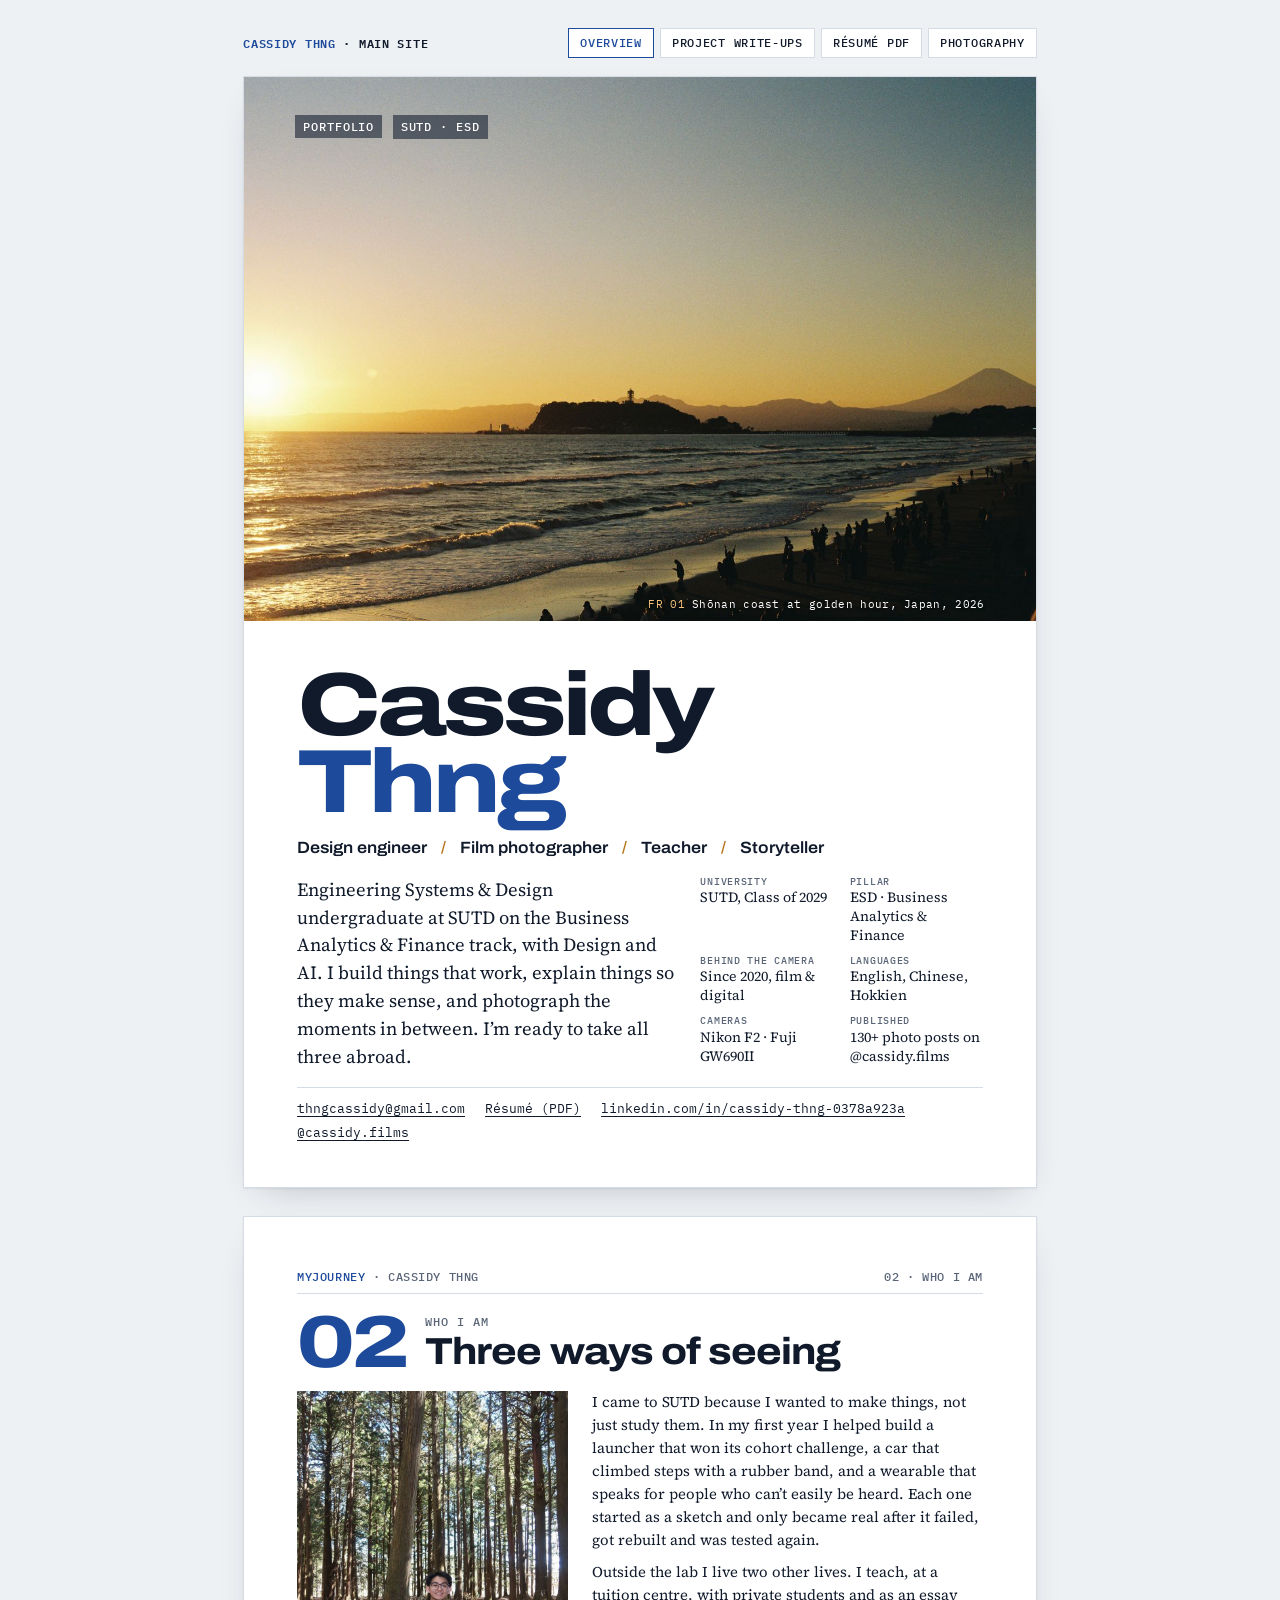
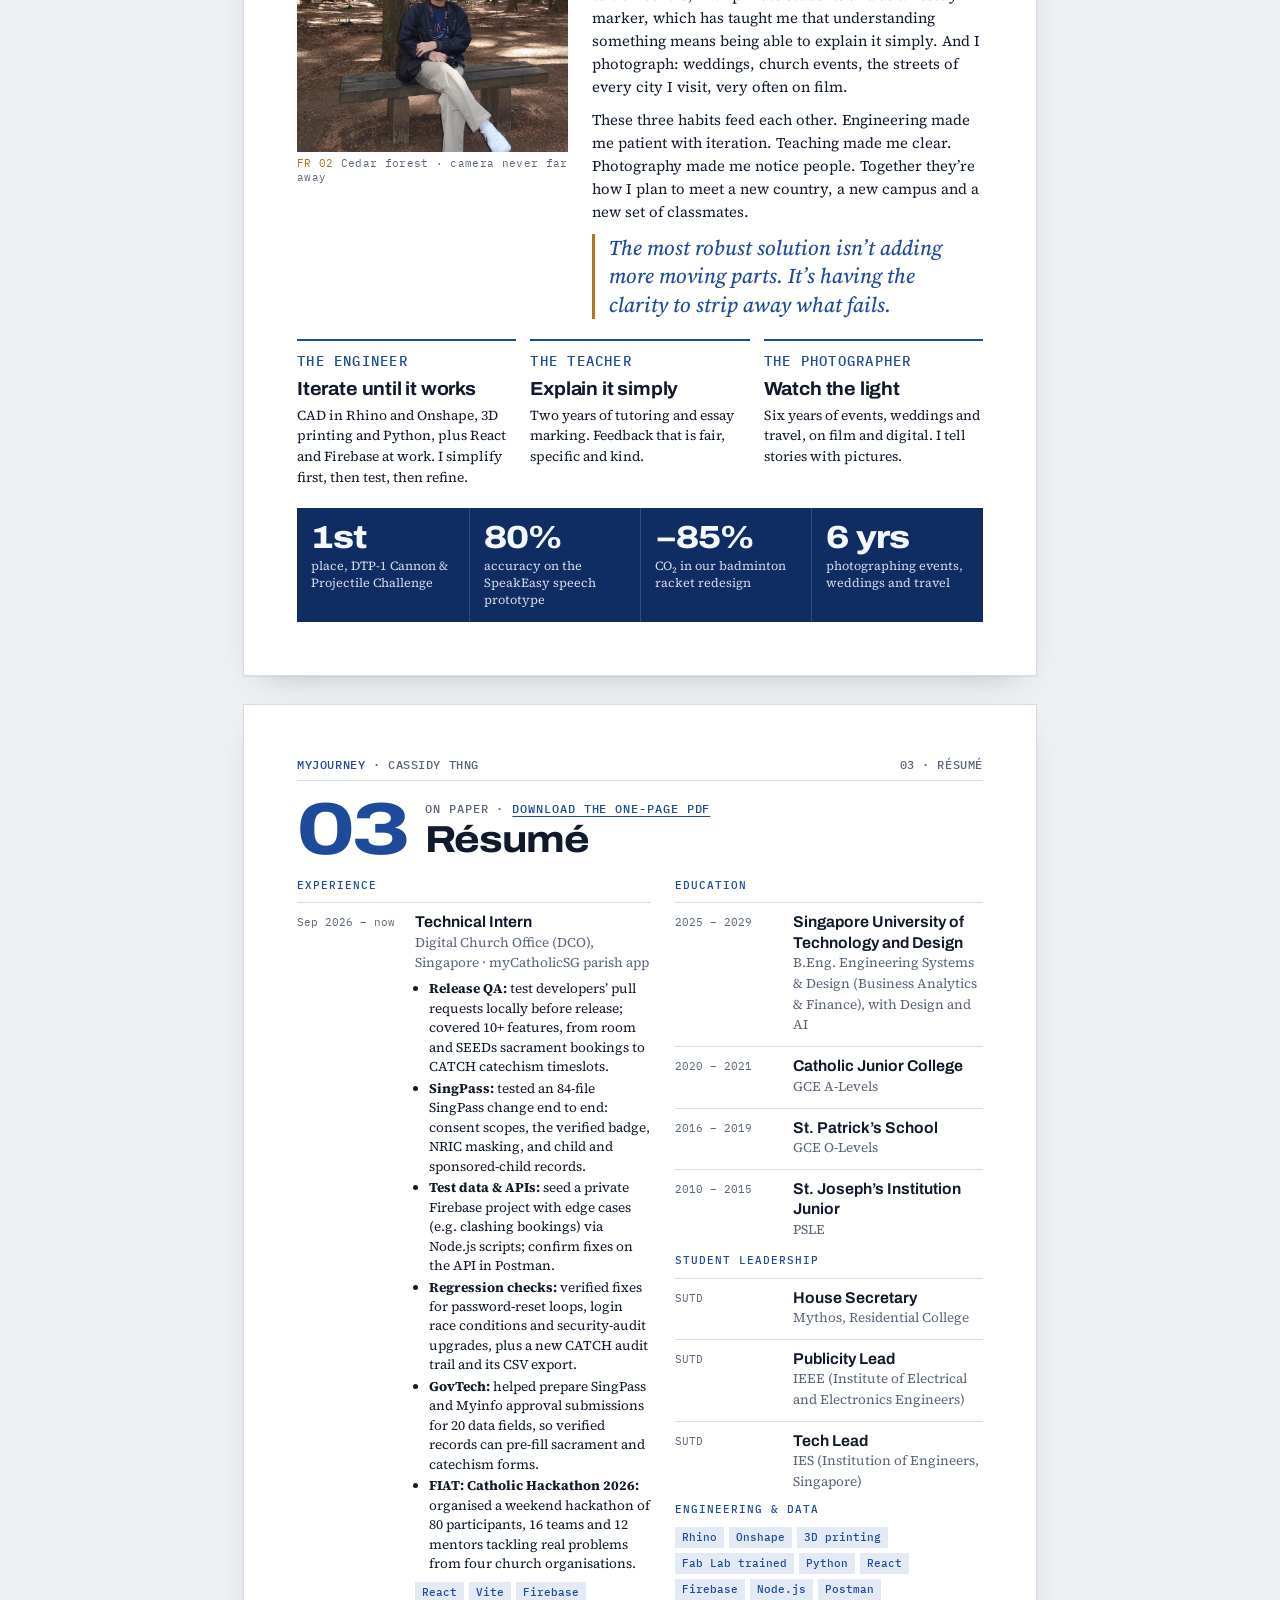
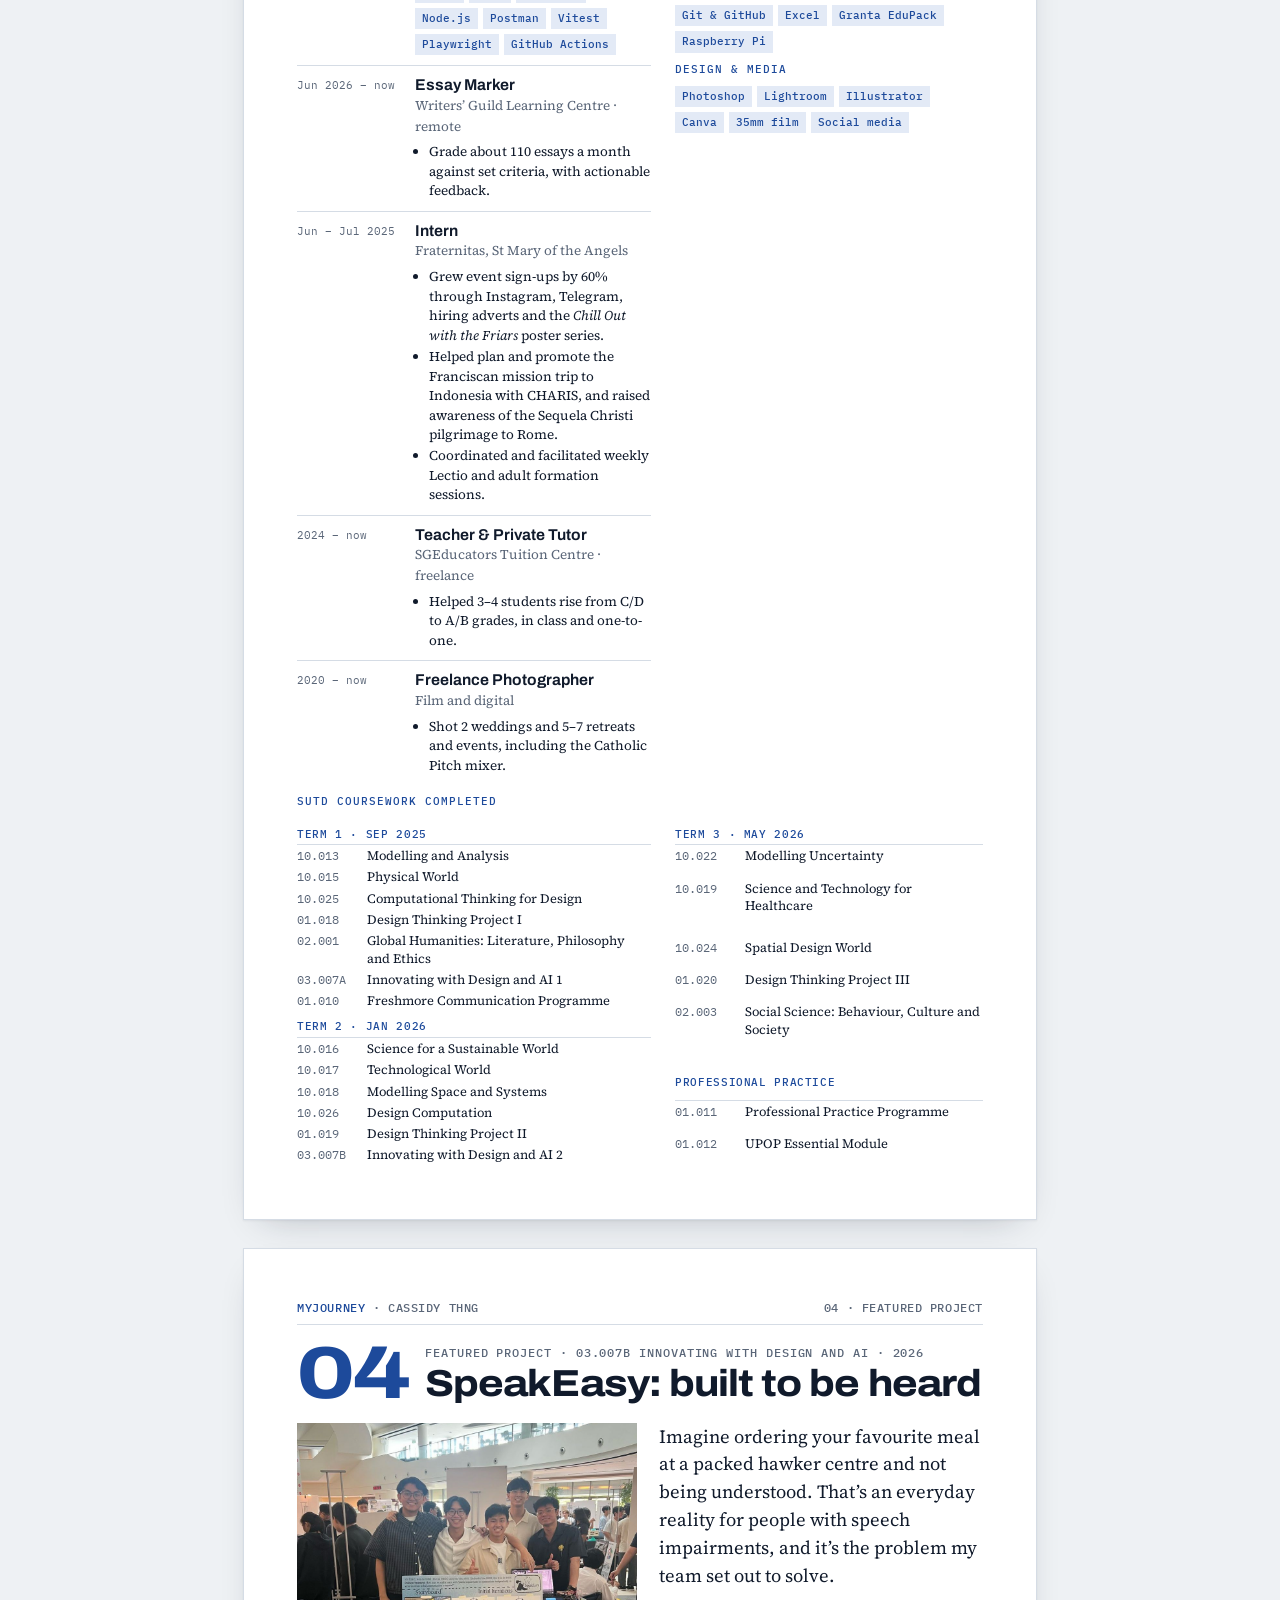
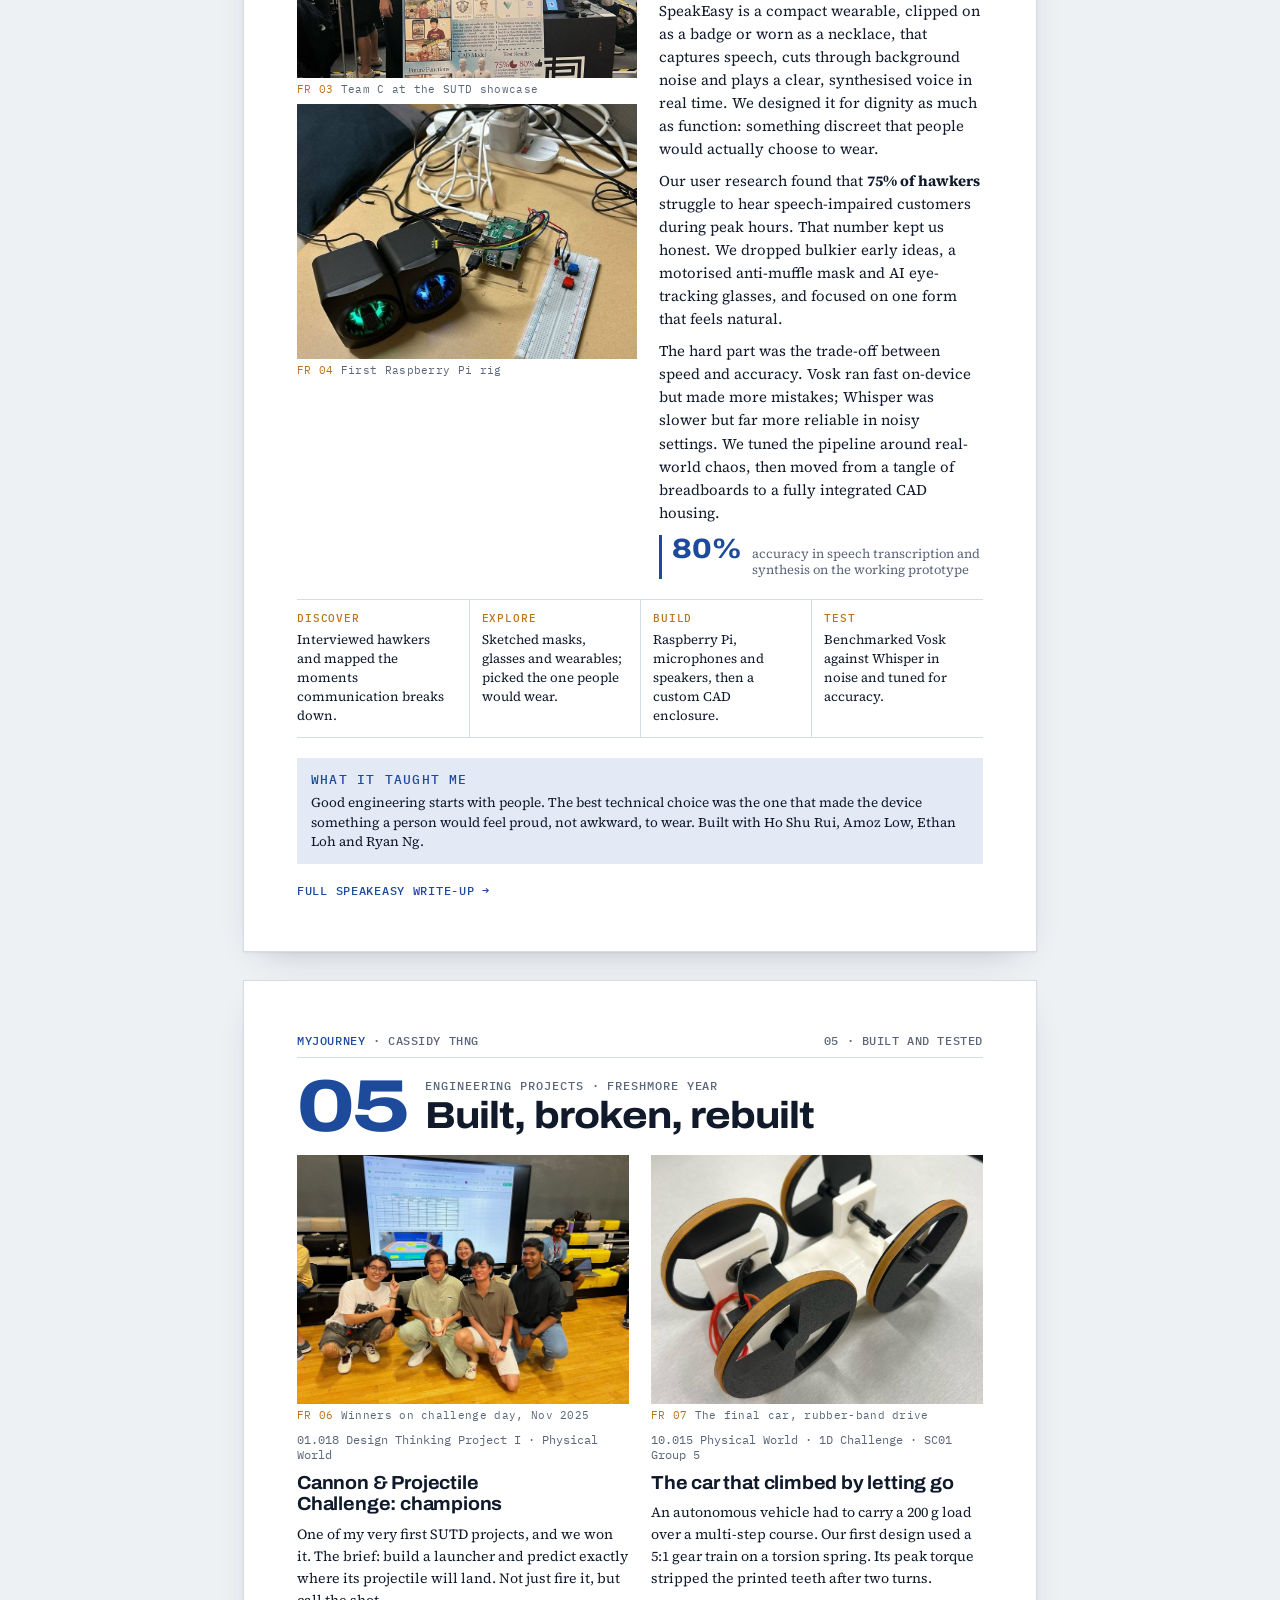
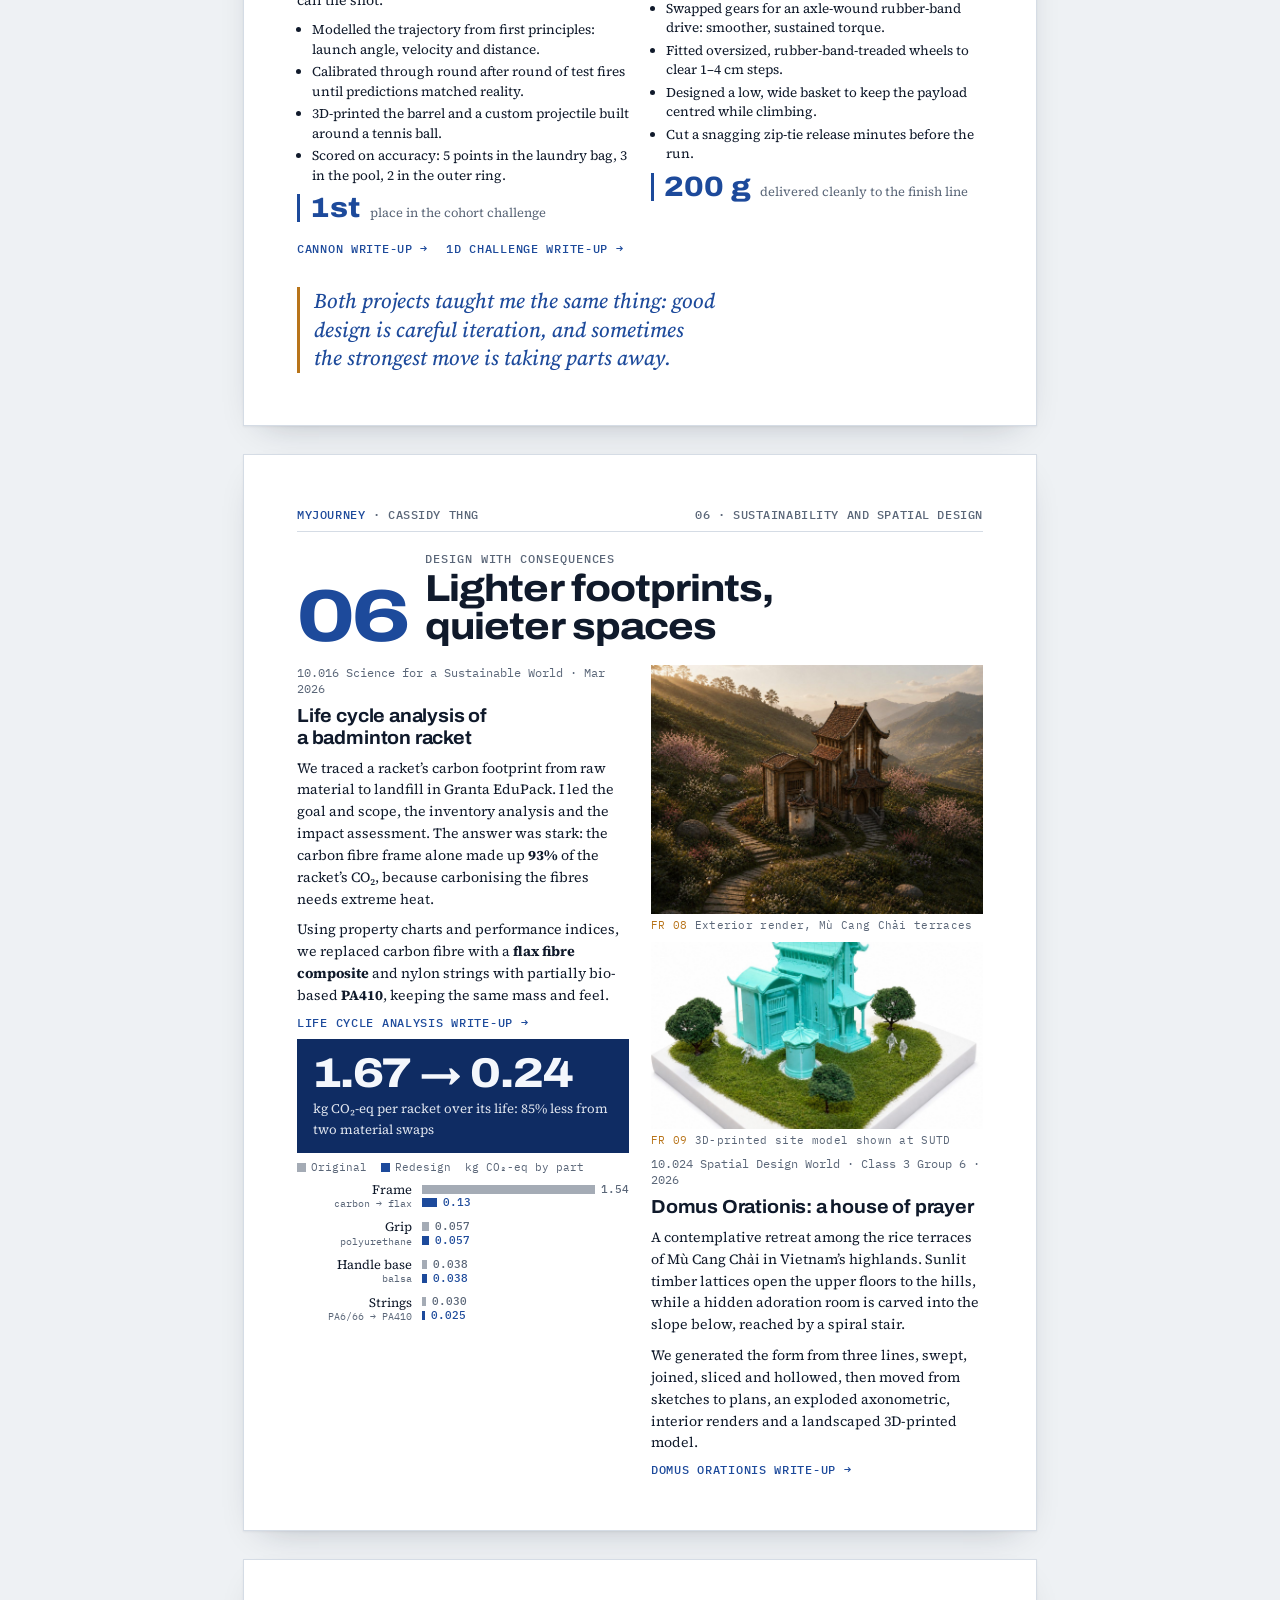
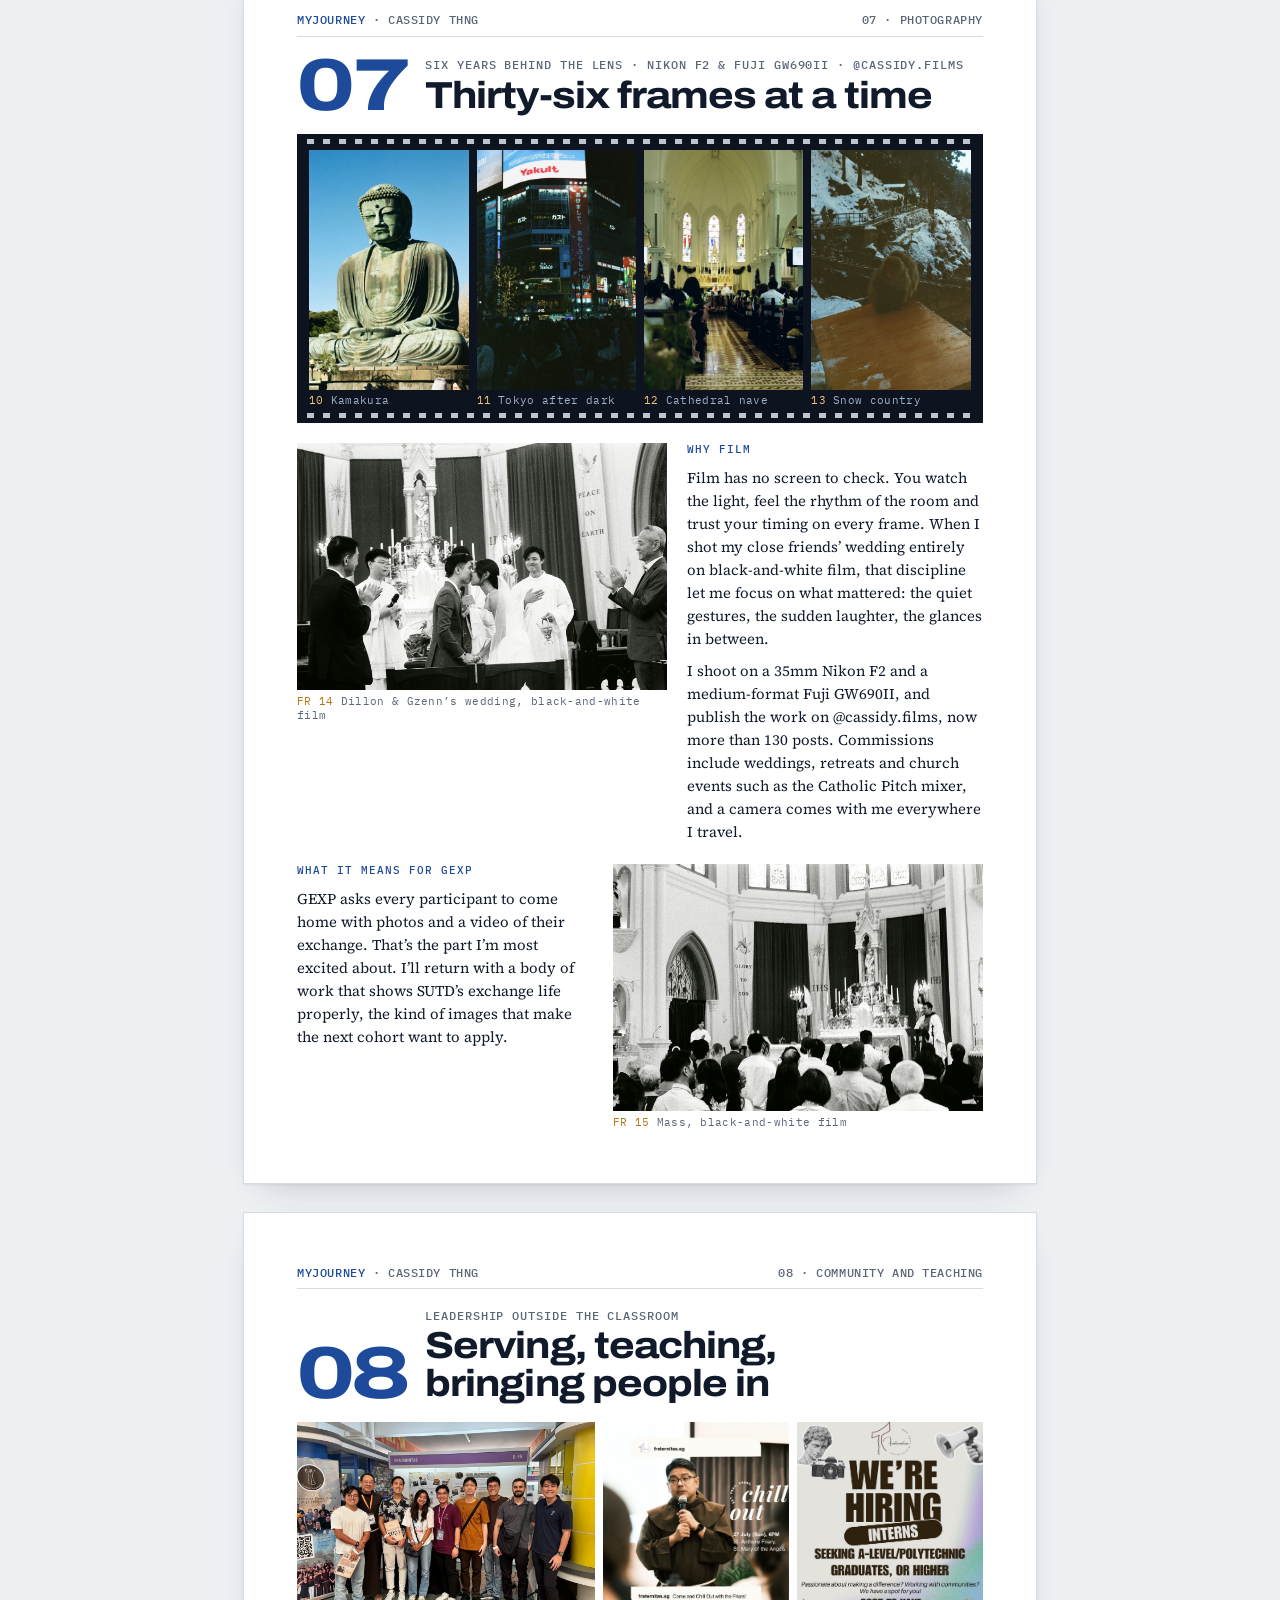
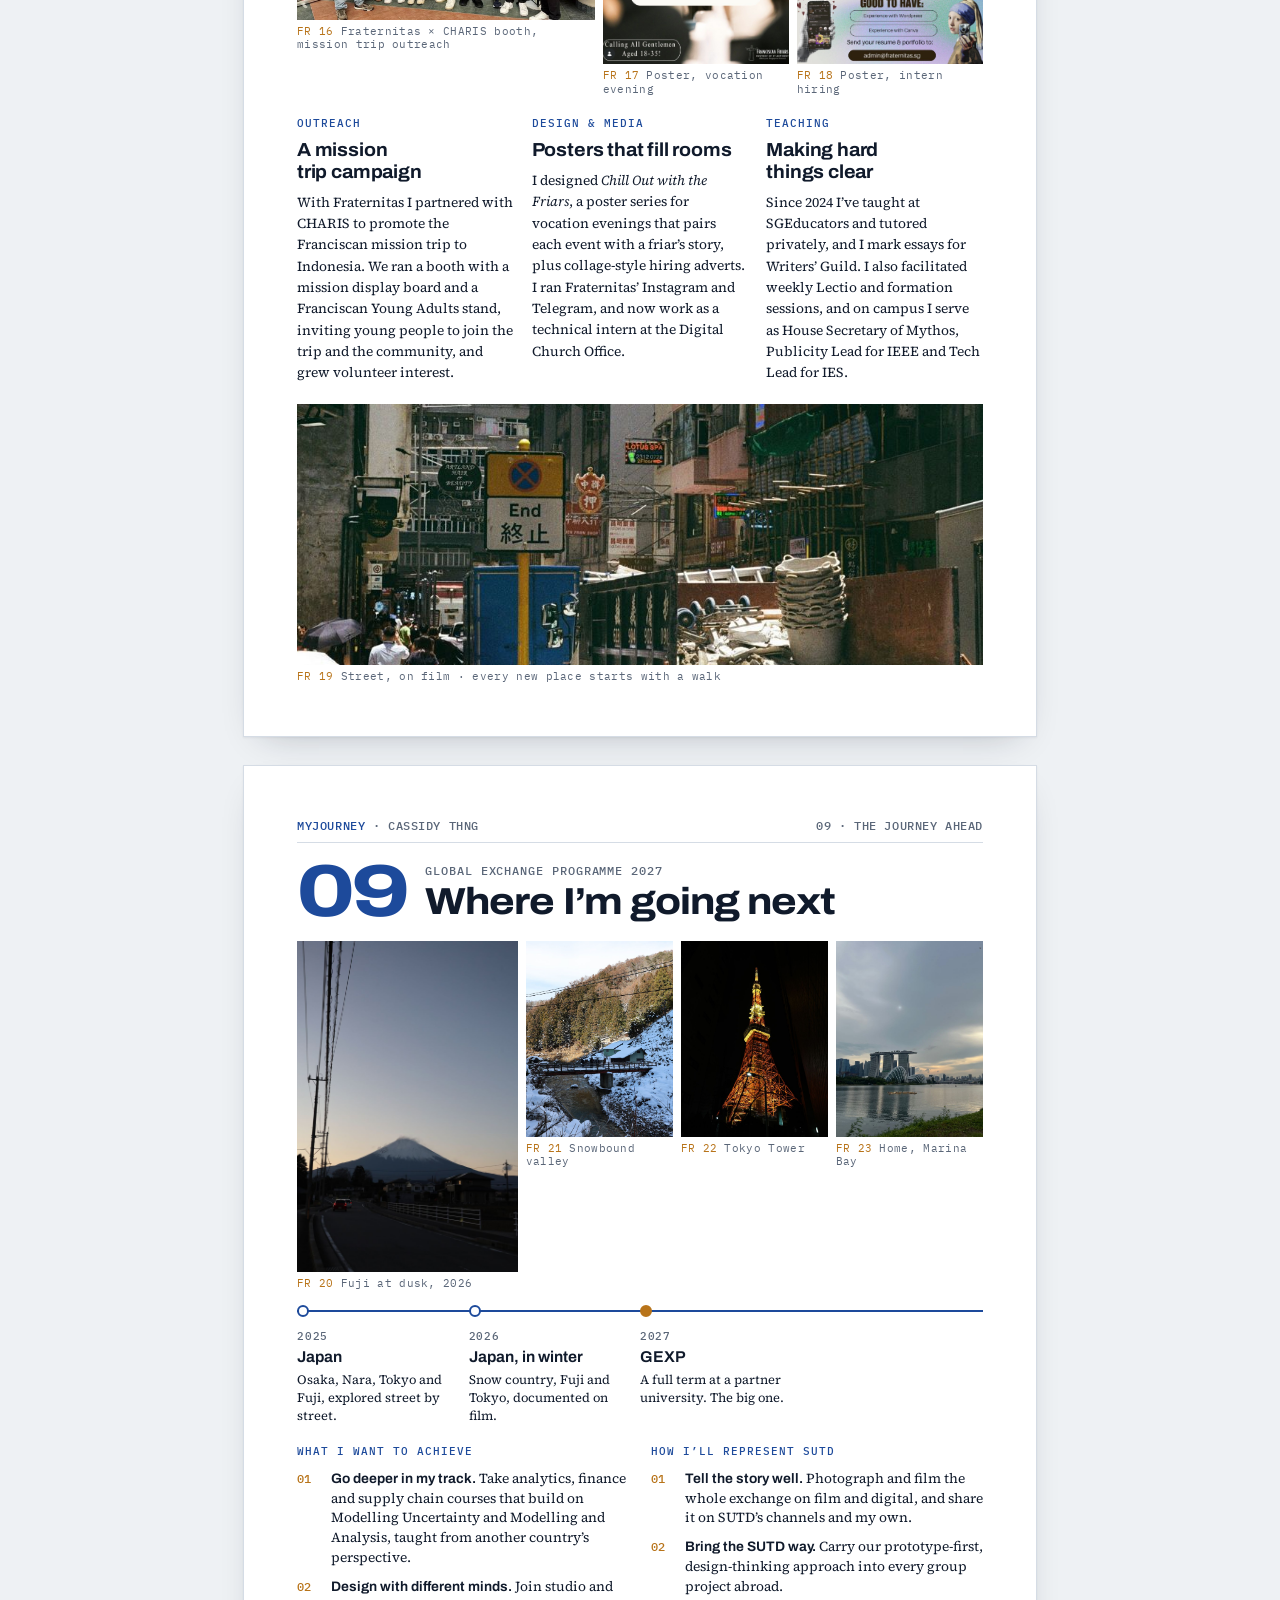
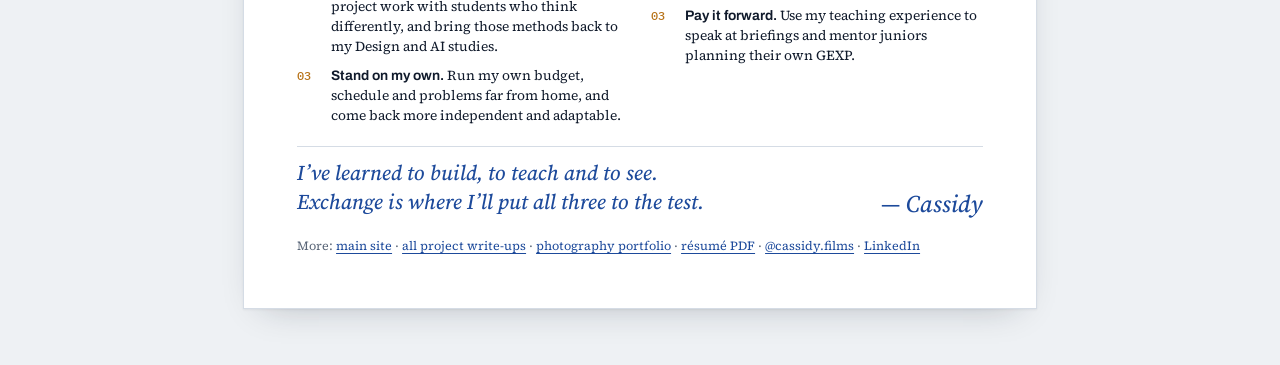
==== journey/index.html @ 73496b6b "Launch main portfolio site with project write-ups and résumé Main page from the Cassidy Thng portfol" ====
<!doctype html>
<html lang="en">
<head>
<meta charset="utf-8">
<meta name="viewport" content="width=device-width, initial-scale=1">
<title>Cassidy Thng · Portfolio</title>
<meta name="description" content="Engineering, design and photography portfolio of Cassidy Thng, Engineering Systems & Design undergraduate at SUTD.">
<meta property="og:title" content="Cassidy Thng · Portfolio">
<meta property="og:description" content="Engineering, design and photography portfolio of Cassidy Thng, Engineering Systems & Design undergraduate at SUTD.">
<meta property="og:image" content="https://cassthng.github.io/journey/img/jp-coast.jpg">
<link rel="preconnect" href="https://fonts.googleapis.com">
<link rel="preconnect" href="https://fonts.gstatic.com" crossorigin>
<link rel="stylesheet" href="https://fonts.googleapis.com/css2?family=Archivo:wdth,wght@62..125,400..800&family=Source+Serif+4:ital,opsz,wght@0,8..60,400;0,8..60,600;1,8..60,400;1,8..60,500&family=IBM+Plex+Mono:wght@400;500&display=swap">
<link rel="stylesheet" href="style.css">
</head>
<body>
<header class="site-nav">
  <a class="home" href="../"><b>Cassidy Thng</b> · Main site</a>
  <nav aria-label="Site">
    <a href="./" aria-current="page">Overview</a>
    <a href="projects.html">Project write-ups</a>
    <a href="../resume/Cassidy-Thng-Resume.pdf">Résumé PDF</a>
    <a href="https://cassthng.github.io/Cassidy-Portfolio/">Photography</a>
  </nav>
</header>
<main class="stack">

<!-- ================= 01 · COVER ================= -->
<section class="sheet cover" aria-labelledby="name">
  <figure class="cover-hero">
    <img src="img/jp-coast.jpg" alt="Sunset over the sea with an island and Mount Fuji on the horizon" width="1400" height="962">
    <p class="stamp"><span>Portfolio</span><span>SUTD · ESD</span></p>
    <figcaption><span class="fr">FR 01</span>Shōnan coast at golden hour, Japan, 2026</figcaption>
  </figure>
  <div class="cover-body">
    <h1 class="name" id="name">Cassidy <span>Thng</span></h1>
    <p class="roles"><span>Design engineer</span><span>Film photographer</span><span>Teacher</span><span>Storyteller</span></p>
    <div class="cover-grid">
      <p class="lede">Engineering Systems &amp; Design undergraduate at SUTD on the Business Analytics &amp; Finance track, with Design and AI. I build things that work, explain things so they make sense, and photograph the moments in between. I’m ready to take all three abroad.</p>
      <dl class="facts">
        <div><dt>University</dt><dd>SUTD, Class of 2029</dd></div>
        <div><dt>Pillar</dt><dd>ESD · Business Analytics &amp; Finance</dd></div>
        <div><dt>Behind the camera</dt><dd>Since 2020, film &amp; digital</dd></div>
        <div><dt>Languages</dt><dd>English, Chinese, Hokkien</dd></div>
        <div><dt>Cameras</dt><dd>Nikon F2 · Fuji GW690II</dd></div>
        <div><dt>Published</dt><dd>130+ photo posts on @cassidy.films</dd></div>
      </dl>
    </div>
    <p class="contact"><a href="mailto:thngcassidy@gmail.com">thngcassidy@gmail.com</a><a href="../resume/Cassidy-Thng-Resume.pdf">Résumé (PDF)</a><a href="https://www.linkedin.com/in/cassidy-thng-0378a923a" target="_blank" rel="noopener">linkedin.com/in/cassidy-thng-0378a923a</a><a href="https://www.instagram.com/cassidy.films/" target="_blank" rel="noopener">@cassidy.films</a></p>
  </div>
</section>

<!-- ================= 02 · PROFILE ================= -->
<section class="sheet" aria-labelledby="profile-title">
  <div class="head"><span><b>MyJourney</b> · Cassidy Thng</span><span>02 · Who I am</span></div>
  <div class="chapter"><p class="no">02</p><p class="kicker">Who I am</p><h2 id="profile-title">Three ways of seeing</h2></div>
  <div class="profile">
    <figure class="portrait">
      <img src="img/portrait.jpg" alt="Cassidy sitting on a bench in a cedar forest, camera in hand" width="800" height="1200">
      <figcaption><span class="fr">FR 02</span>Cedar forest · camera never far away</figcaption>
    </figure>
    <div class="block">
      <div class="prose">
        <p>I came to SUTD because I wanted to make things, not just study them. In my first year I helped build a launcher that won its cohort challenge, a car that climbed steps with a rubber band, and a wearable that speaks for people who can’t easily be heard. Each one started as a sketch and only became real after it failed, got rebuilt and was tested again.</p>
        <p>Outside the lab I live two other lives. I teach, at a tuition centre, with private students and as an essay marker, which has taught me that understanding something means being able to explain it simply. And I photograph: weddings, church events, the streets of every city I visit, very often on film.</p>
        <p>These three habits feed each other. Engineering made me patient with iteration. Teaching made me clear. Photography made me notice people. Together they’re how I plan to meet a new country, a new campus and a new set of classmates.</p>
      </div>
      <blockquote class="pull">The most robust solution isn’t adding more moving parts. It’s having the clarity to strip away what fails.</blockquote>
    </div>
  </div>
  <div class="lenses">
    <div class="lens"><p class="label">The engineer</p><h3>Iterate until it works</h3><p>CAD in Rhino and Onshape, 3D printing and Python, plus React and Firebase at work. I simplify first, then test, then refine.</p></div>
    <div class="lens"><p class="label">The teacher</p><h3>Explain it simply</h3><p>Two years of tutoring and essay marking. Feedback that is fair, specific and kind.</p></div>
    <div class="lens"><p class="label">The photographer</p><h3>Watch the light</h3><p>Six years of events, weddings and travel, on film and digital. I tell stories with pictures.</p></div>
  </div>
  <div class="numbers" aria-label="Highlights in numbers">
    <div><b>1st</b><span>place, DTP-1 Cannon &amp; Projectile Challenge</span></div>
    <div><b>80%</b><span>accuracy on the SpeakEasy speech prototype</span></div>
    <div><b>−85%</b><span>CO₂ in our badminton racket redesign</span></div>
    <div><b>6 yrs</b><span>photographing events, weddings and travel</span></div>
  </div>
</section>

<!-- ================= 03 · RÉSUMÉ ================= -->
<section class="sheet" aria-labelledby="resume-title">
  <div class="head"><span><b>MyJourney</b> · Cassidy Thng</span><span>03 · Résumé</span></div>
  <div class="chapter"><p class="no">03</p><p class="kicker">On paper · <a href="../resume/Cassidy-Thng-Resume.pdf">download the one-page PDF</a></p><h2 id="resume-title">Résumé</h2></div>
  <div class="cols">
    <div class="block">
      <p class="label">Experience</p>
      <div class="entry"><p class="when">Sep 2026 – now</p><div><h4>Technical Intern</h4><p class="org">Digital Church Office (DCO), Singapore · myCatholicSG parish app</p></div>
        <ul>
          <li><b>Release QA:</b> test developers’ pull requests locally before release; covered 10+ features, from room and SEEDs sacrament bookings to CATCH catechism timeslots.</li>
          <li><b>SingPass:</b> tested an 84-file SingPass change end to end: consent scopes, the verified badge, NRIC masking, and child and sponsored-child records.</li>
          <li><b>Test data &amp; APIs:</b> seed a private Firebase project with edge cases (e.g. clashing bookings) via Node.js scripts; confirm fixes on the API in Postman.</li>
          <li><b>Regression checks:</b> verified fixes for password-reset loops, login race conditions and security-audit upgrades, plus a new CATCH audit trail and its CSV export.</li>
          <li><b>GovTech:</b> helped prepare SingPass and Myinfo approval submissions for 20 data fields, so verified records can pre-fill sacrament and catechism forms.</li>
          <li><b>FIAT: Catholic Hackathon 2026:</b> organised a weekend hackathon of 80 participants, 16 teams and 12 mentors tackling real problems from four church organisations.</li>
        </ul>
        <div class="tags" style="grid-column:2;margin-top:6px"><span class="tag">React</span><span class="tag">Vite</span><span class="tag">Firebase</span><span class="tag">Node.js</span><span class="tag">Postman</span><span class="tag">Vitest</span><span class="tag">Playwright</span><span class="tag">GitHub Actions</span></div></div>
      <div class="entry"><p class="when">Jun 2026 – now</p><div><h4>Essay Marker</h4><p class="org">Writers’ Guild Learning Centre · remote</p></div>
        <ul><li>Grade about 110 essays a month against set criteria, with actionable feedback.</li></ul></div>
      <div class="entry"><p class="when">Jun – Jul 2025</p><div><h4>Intern</h4><p class="org">Fraternitas, St Mary of the Angels</p></div>
        <ul><li>Grew event sign-ups by 60% through Instagram, Telegram, hiring adverts and the <i>Chill Out with the Friars</i> poster series.</li><li>Helped plan and promote the Franciscan mission trip to Indonesia with CHARIS, and raised awareness of the Sequela Christi pilgrimage to Rome.</li><li>Coordinated and facilitated weekly Lectio and adult formation sessions.</li></ul></div>
      <div class="entry"><p class="when">2024 – now</p><div><h4>Teacher &amp; Private Tutor</h4><p class="org">SGEducators Tuition Centre · freelance</p></div>
        <ul><li>Helped 3–4 students rise from C/D to A/B grades, in class and one-to-one.</li></ul></div>
      <div class="entry"><p class="when">2020 – now</p><div><h4>Freelance Photographer</h4><p class="org">Film and digital</p></div>
        <ul><li>Shot 2 weddings and 5–7 retreats and events, including the Catholic Pitch mixer.</li></ul></div>
    </div>
    <div class="block">
      <p class="label">Education</p>
      <div class="entry"><p class="when">2025 – 2029</p><div><h4>Singapore University of Technology and Design</h4><p class="org">B.Eng. Engineering Systems &amp; Design (Business Analytics &amp; Finance), with Design and AI</p></div></div>
      <div class="entry"><p class="when">2020 – 2021</p><div><h4>Catholic Junior College</h4><p class="org">GCE A-Levels</p></div></div>
      <div class="entry"><p class="when">2016 – 2019</p><div><h4>St. Patrick’s School</h4><p class="org">GCE O-Levels</p></div></div>
      <div class="entry"><p class="when">2010 – 2015</p><div><h4>St. Joseph’s Institution Junior</h4><p class="org">PSLE</p></div></div>
      <p class="label" style="margin-top:4px">Student leadership</p>
      <div class="entry"><p class="when">SUTD</p><div><h4>House Secretary</h4><p class="org">Mythos, Residential College</p></div></div>
      <div class="entry"><p class="when">SUTD</p><div><h4>Publicity Lead</h4><p class="org">IEEE (Institute of Electrical and Electronics Engineers)</p></div></div>
      <div class="entry"><p class="when">SUTD</p><div><h4>Tech Lead</h4><p class="org">IES (Institution of Engineers, Singapore)</p></div></div>
      <p class="label">Engineering &amp; data</p>
      <div class="tags"><span class="tag">Rhino</span><span class="tag">Onshape</span><span class="tag">3D printing</span><span class="tag">Fab Lab trained</span><span class="tag">Python</span><span class="tag">React</span><span class="tag">Firebase</span><span class="tag">Node.js</span><span class="tag">Postman</span><span class="tag">Git &amp; GitHub</span><span class="tag">Excel</span><span class="tag">Granta EduPack</span><span class="tag">Raspberry Pi</span></div>
      <p class="label">Design &amp; media</p>
      <div class="tags"><span class="tag">Photoshop</span><span class="tag">Lightroom</span><span class="tag">Illustrator</span><span class="tag">Canva</span><span class="tag">35mm film</span><span class="tag">Social media</span></div>
    </div>
  </div>
  <div class="block">
    <p class="label">SUTD coursework completed</p>
    <div class="cols">
      <table class="courses">
        <thead><tr><th colspan="2">Term 1 · Sep 2025</th></tr></thead>
        <tbody>
          <tr><td class="code">10.013</td><td>Modelling and Analysis</td></tr>
          <tr><td class="code">10.015</td><td>Physical World</td></tr>
          <tr><td class="code">10.025</td><td>Computational Thinking for Design</td></tr>
          <tr><td class="code">01.018</td><td>Design Thinking Project I</td></tr>
          <tr><td class="code">02.001</td><td>Global Humanities: Literature, Philosophy and Ethics</td></tr>
          <tr><td class="code">03.007A</td><td>Innovating with Design and AI 1</td></tr>
          <tr><td class="code">01.010</td><td>Freshmore Communication Programme</td></tr>
        </tbody>
        <thead><tr><th colspan="2">Term 2 · Jan 2026</th></tr></thead>
        <tbody>
          <tr><td class="code">10.016</td><td>Science for a Sustainable World</td></tr>
          <tr><td class="code">10.017</td><td>Technological World</td></tr>
          <tr><td class="code">10.018</td><td>Modelling Space and Systems</td></tr>
          <tr><td class="code">10.026</td><td>Design Computation</td></tr>
          <tr><td class="code">01.019</td><td>Design Thinking Project II</td></tr>
          <tr><td class="code">03.007B</td><td>Innovating with Design and AI 2</td></tr>
        </tbody>
      </table>
      <table class="courses">
        <thead><tr><th colspan="2">Term 3 · May 2026</th></tr></thead>
        <tbody>
          <tr><td class="code">10.022</td><td>Modelling Uncertainty</td></tr>
          <tr><td class="code">10.019</td><td>Science and Technology for Healthcare</td></tr>
          <tr><td class="code">10.024</td><td>Spatial Design World</td></tr>
          <tr><td class="code">01.020</td><td>Design Thinking Project III</td></tr>
          <tr><td class="code">02.003</td><td>Social Science: Behaviour, Culture and Society</td></tr>
        </tbody>
        <thead><tr><th colspan="2">Professional practice</th></tr></thead>
        <tbody>
          <tr><td class="code">01.011</td><td>Professional Practice Programme</td></tr>
          <tr><td class="code">01.012</td><td>UPOP Essential Module</td></tr>
        </tbody>
      </table>
    </div>
  </div>
</section>

<!-- ================= 04 · FEATURED PROJECT ================= -->
<section class="sheet" aria-labelledby="speakeasy-title">
  <div class="head"><span><b>MyJourney</b> · Cassidy Thng</span><span>04 · Featured project</span></div>
  <div class="chapter"><p class="no">04</p><p class="kicker">Featured project · 03.007B Innovating with Design and AI · 2026</p><h2 id="speakeasy-title">SpeakEasy: built to be heard</h2></div>
  <div class="feature">
    <div class="feature-figs">
      <figure><img src="img/speakeasy.jpg" alt="The SpeakEasy team with their poster at the SUTD showcase" width="1050" height="1400"><figcaption><span class="fr">FR 03</span>Team C at the SUTD showcase</figcaption></figure>
      <figure><img src="img/speakeasy-proto.jpg" alt="Early SpeakEasy prototype: a Raspberry Pi wired to a breadboard and two speakers" width="900" height="1200"><figcaption><span class="fr">FR 04</span>First Raspberry Pi rig</figcaption></figure>
    </div>
    <div class="block">
      <p class="lede">Imagine ordering your favourite meal at a packed hawker centre and not being understood. That’s an everyday reality for people with speech impairments, and it’s the problem my team set out to solve.</p>
      <div class="prose">
        <p>SpeakEasy is a compact wearable, clipped on as a badge or worn as a necklace, that captures speech, cuts through background noise and plays a clear, synthesised voice in real time. We designed it for dignity as much as function: something discreet that people would actually choose to wear.</p>
        <p>Our user research found that <b>75% of hawkers</b> struggle to hear speech-impaired customers during peak hours. That number kept us honest. We dropped bulkier early ideas, a motorised anti-muffle mask and AI eye-tracking glasses, and focused on one form that feels natural.</p>
        <p>The hard part was the trade-off between speed and accuracy. Vosk ran fast on-device but made more mistakes; Whisper was slower but far more reliable in noisy settings. We tuned the pipeline around real-world chaos, then moved from a tangle of breadboards to a fully integrated CAD housing.</p>
      </div>
      <div class="stat"><b>80%</b><span>accuracy in speech transcription and synthesis on the working prototype</span></div>
    </div>
  </div>
  <div class="steps">
    <div class="step"><p class="k">Discover</p><p>Interviewed hawkers and mapped the moments communication breaks down.</p></div>
    <div class="step"><p class="k">Explore</p><p>Sketched masks, glasses and wearables; picked the one people would wear.</p></div>
    <div class="step"><p class="k">Build</p><p>Raspberry Pi, microphones and speakers, then a custom CAD enclosure.</p></div>
    <div class="step"><p class="k">Test</p><p>Benchmarked Vosk against Whisper in noise and tuned for accuracy.</p></div>
  </div>
  <div class="learned"><p class="label">What it taught me</p><p>Good engineering starts with people. The best technical choice was the one that made the device something a person would feel proud, not awkward, to wear. Built with Ho Shu Rui, Amoz Low, Ethan Loh and Ryan Ng.</p></div>
  <a class="more" href="projects.html#speakeasy">Full SpeakEasy write-up</a>
</section>

<!-- ================= 05 · BUILT AND TESTED ================= -->
<section class="sheet" aria-labelledby="built-title">
  <div class="head"><span><b>MyJourney</b> · Cassidy Thng</span><span>05 · Built and tested</span></div>
  <div class="chapter"><p class="no">05</p><p class="kicker">Engineering projects · Freshmore year</p><h2 id="built-title">Built, broken, rebuilt</h2></div>
  <div class="duo">
    <article class="card">
      <figure><img src="img/cannon-team.jpg" alt="The winning team crouching in front of the challenge scoreboard" width="1400" height="1050" style="aspect-ratio:4/3"><figcaption><span class="fr">FR 06</span>Winners on challenge day, Nov 2025</figcaption></figure>
      <p class="meta">01.018 Design Thinking Project I · Physical World</p>
      <h3>Cannon &amp; Projectile Challenge: champions</h3>
      <div class="prose"><p>One of my very first SUTD projects, and we won it. The brief: build a launcher and predict exactly where its projectile will land. Not just fire it, but call the shot.</p></div>
      <ul>
        <li>Modelled the trajectory from first principles: launch angle, velocity and distance.</li>
        <li>Calibrated through round after round of test fires until predictions matched reality.</li>
        <li>3D-printed the barrel and a custom projectile built around a tennis ball.</li>
        <li>Scored on accuracy: 5 points in the laundry bag, 3 in the pool, 2 in the outer ring.</li>
      </ul>
      <div class="stat"><b>1st</b><span>place in the cohort challenge</span></div>
    </article>
    <article class="card">
      <figure><img src="img/car.jpg" alt="The 3D-printed rubber-band car with large treaded wheels" width="1050" height="1400" style="aspect-ratio:4/3;object-position:50% 60%"><figcaption><span class="fr">FR 07</span>The final car, rubber-band drive</figcaption></figure>
      <p class="meta">10.015 Physical World · 1D Challenge · SC01 Group 5</p>
      <h3>The car that climbed by letting go</h3>
      <div class="prose"><p>An autonomous vehicle had to carry a 200 g load over a multi-step course. Our first design used a 5:1 gear train on a torsion spring. Its peak torque stripped the printed teeth after two turns.</p></div>
      <ul>
        <li>Swapped gears for an axle-wound rubber-band drive: smoother, sustained torque.</li>
        <li>Fitted oversized, rubber-band-treaded wheels to clear 1–4 cm steps.</li>
        <li>Designed a low, wide basket to keep the payload centred while climbing.</li>
        <li>Cut a snagging zip-tie release minutes before the run.</li>
      </ul>
      <div class="stat"><b>200 g</b><span>delivered cleanly to the finish line</span></div>
    </article>
  </div>
  <p class="tags"><a class="more" href="projects.html#cannon">Cannon write-up</a>&nbsp;&nbsp;<a class="more" href="projects.html#car">1D Challenge write-up</a></p>
  <blockquote class="pull">Both projects taught me the same thing: good design is careful iteration, and sometimes the strongest move is taking parts away.</blockquote>
</section>

<!-- ================= 06 · DESIGN & SUSTAINABILITY ================= -->
<section class="sheet" aria-labelledby="design-title">
  <div class="head"><span><b>MyJourney</b> · Cassidy Thng</span><span>06 · Sustainability and spatial design</span></div>
  <div class="chapter"><p class="no">06</p><p class="kicker">Design with consequences</p><h2 id="design-title">Lighter footprints, quieter spaces</h2></div>
  <div class="duo">
    <article class="card">
      <p class="meta">10.016 Science for a Sustainable World · Mar 2026</p>
      <h3>Life cycle analysis of a badminton racket</h3>
      <div class="prose"><p>We traced a racket’s carbon footprint from raw material to landfill in Granta EduPack. I led the goal and scope, the inventory analysis and the impact assessment. The answer was stark: the carbon fibre frame alone made up <b>93%</b> of the racket’s CO₂, because carbonising the fibres needs extreme heat.</p>
      <p>Using property charts and performance indices, we replaced carbon fibre with a <b>flax fibre composite</b> and nylon strings with partially bio-based <b>PA410</b>, keeping the same mass and feel.</p></div>
      <a class="more" href="projects.html#lca">Life cycle analysis write-up</a>
      <div class="hero-num"><b>1.67 → 0.24</b><span>kg CO₂-eq per racket over its life: 85% less from two material swaps</span></div>
      <div class="chart" role="img" aria-label="Bar chart of CO2 by part. Frame 1.54 to 0.13, grip 0.057 unchanged, handle base 0.038 unchanged, strings 0.030 to 0.025 kg CO2-eq.">
        <div class="legend"><span><i></i>Original</span><span><i class="n"></i>Redesign</span><span>kg CO₂-eq by part</span></div>
        <div class="bar-row"><p class="k">Frame<small>carbon → flax</small></p><div class="bars"><p class="bar"><i style="width:84%"></i>1.54</p><p class="bar new"><i style="width:7.1%"></i>0.13</p></div></div>
        <div class="bar-row"><p class="k">Grip<small>polyurethane</small></p><div class="bars"><p class="bar"><i style="width:3.1%"></i>0.057</p><p class="bar new"><i style="width:3.1%"></i>0.057</p></div></div>
        <div class="bar-row"><p class="k">Handle base<small>balsa</small></p><div class="bars"><p class="bar"><i style="width:2.1%"></i>0.038</p><p class="bar new"><i style="width:2.1%"></i>0.038</p></div></div>
        <div class="bar-row"><p class="k">Strings<small>PA6/66 → PA410</small></p><div class="bars"><p class="bar"><i style="width:1.6%"></i>0.030</p><p class="bar new"><i style="width:1.4%"></i>0.025</p></div></div>
      </div>
    </article>
    <article class="card">
      <figure><img src="img/domus.jpg" alt="Render of the retreat house on terraced hills at dusk" width="1400" height="1050" style="aspect-ratio:4/3"><figcaption><span class="fr">FR 08</span>Exterior render, Mù Cang Chải terraces</figcaption></figure>
      <figure><img src="img/domus-model.jpg" alt="3D-printed site model of the retreat house with landscaping" width="1400" height="1111" style="aspect-ratio:16/9"><figcaption><span class="fr">FR 09</span>3D-printed site model shown at SUTD</figcaption></figure>
      <p class="meta">10.024 Spatial Design World · Class 3 Group 6 · 2026</p>
      <h3>Domus Orationis: a house of prayer</h3>
      <div class="prose"><p>A contemplative retreat among the rice terraces of Mù Cang Chải in Vietnam’s highlands. Sunlit timber lattices open the upper floors to the hills, while a hidden adoration room is carved into the slope below, reached by a spiral stair.</p>
      <p>We generated the form from three lines, swept, joined, sliced and hollowed, then moved from sketches to plans, an exploded axonometric, interior renders and a landscaped 3D-printed model.</p></div>
      <a class="more" href="projects.html#domus">Domus Orationis write-up</a>
    </article>
  </div>
</section>

<!-- ================= 07 · PHOTOGRAPHY ================= -->
<section class="sheet" aria-labelledby="photo-title">
  <div class="head"><span><b>MyJourney</b> · Cassidy Thng</span><span>07 · Photography</span></div>
  <div class="chapter"><p class="no">07</p><p class="kicker">Six years behind the lens · Nikon F2 &amp; Fuji GW690II · @cassidy.films</p><h2 id="photo-title">Thirty-six frames at a time</h2></div>
  <div class="contact-sheet" aria-label="A contact sheet of Cassidy's film photographs">
    <figure><img src="img/film-buddha.jpg" alt="The Great Buddha of Kamakura against a deep blue sky, on film" width="928" height="1400"><figcaption><span class="fr">10</span>Kamakura</figcaption></figure>
    <figure><img src="img/film-shibuya.jpg" alt="Shibuya buildings and billboards at night, on film" width="928" height="1400"><figcaption><span class="fr">11</span>Tokyo after dark</figcaption></figure>
    <figure><img src="img/film-cathedral.jpg" alt="A white Gothic cathedral interior with stained glass, on film" width="928" height="1400"><figcaption><span class="fr">12</span>Cathedral nave</figcaption></figure>
    <figure><img src="img/film-snow.jpg" alt="A monkey resting in a snowy valley, on film" width="928" height="1400"><figcaption><span class="fr">13</span>Snow country</figcaption></figure>
  </div>
  <div class="photo-split">
    <figure class="wide-photo"><img src="img/wedding.jpg" alt="A couple kissing at the altar, in black and white" width="1400" height="928"><figcaption><span class="fr">FR 14</span>Dillon &amp; Gzenn’s wedding, black-and-white film</figcaption></figure>
    <div class="block">
      <p class="label">Why film</p>
      <div class="prose">
        <p>Film has no screen to check. You watch the light, feel the rhythm of the room and trust your timing on every frame. When I shot my close friends’ wedding entirely on black-and-white film, that discipline let me focus on what mattered: the quiet gestures, the sudden laughter, the glances in between.</p>
        <p>I shoot on a 35mm Nikon F2 and a medium-format Fuji GW690II, and publish the work on @cassidy.films, now more than 130 posts. Commissions include weddings, retreats and church events such as the Catholic Pitch mixer, and a camera comes with me everywhere I travel.</p>
      </div>
    </div>
  </div>
  <div class="photo-split" style="grid-template-columns:minmax(0,1fr) minmax(0,1.25fr)">
    <div class="block">
      <p class="label">What it means for GEXP</p>
      <div class="prose"><p>GEXP asks every participant to come home with photos and a video of their exchange. That’s the part I’m most excited about. I’ll return with a body of work that shows SUTD’s exchange life properly, the kind of images that make the next cohort want to apply.</p></div>
    </div>
    <figure class="wide-photo"><img src="img/film-mass.jpg" alt="A packed church during Mass, in black and white" width="1400" height="928"><figcaption><span class="fr">FR 15</span>Mass, black-and-white film</figcaption></figure>
  </div>
</section>

<!-- ================= 08 · COMMUNITY & TEACHING ================= -->
<section class="sheet" aria-labelledby="community-title">
  <div class="head"><span><b>MyJourney</b> · Cassidy Thng</span><span>08 · Community and teaching</span></div>
  <div class="chapter"><p class="no">08</p><p class="kicker">Leadership outside the classroom</p><h2 id="community-title">Serving, teaching, bringing people in</h2></div>
  <div class="posters">
    <figure><img src="img/mission.jpg" alt="The Fraternitas team at the CHARIS mission trip booth" width="1280" height="720"><figcaption><span class="fr">FR 16</span>Fraternitas × CHARIS booth, mission trip outreach</figcaption></figure>
    <figure><img src="img/poster-robin.jpg" alt="Chill Out with the Friars event poster" width="957" height="1195"><figcaption><span class="fr">FR 17</span>Poster, vocation evening</figcaption></figure>
    <figure><img src="img/poster-hiring.jpg" alt="Collage-style We're Hiring Interns poster" width="963" height="1198"><figcaption><span class="fr">FR 18</span>Poster, intern hiring</figcaption></figure>
  </div>
  <div class="trio">
    <article class="card">
      <p class="label">Outreach</p>
      <h3>A mission trip campaign</h3>
      <div class="prose"><p>With Fraternitas I partnered with CHARIS to promote the Franciscan mission trip to Indonesia. We ran a booth with a mission display board and a Franciscan Young Adults stand, inviting young people to join the trip and the community, and grew volunteer interest.</p></div>
    </article>
    <article class="card">
      <p class="label">Design &amp; media</p>
      <h3>Posters that fill rooms</h3>
      <div class="prose"><p>I designed <i>Chill Out with the Friars</i>, a poster series for vocation evenings that pairs each event with a friar’s story, plus collage-style hiring adverts. I ran Fraternitas’ Instagram and Telegram, and now work as a technical intern at the Digital Church Office.</p></div>
    </article>
    <article class="card">
      <p class="label">Teaching</p>
      <h3>Making hard things clear</h3>
      <div class="prose"><p>Since 2024 I’ve taught at SGEducators and tutored privately, and I mark essays for Writers’ Guild. I also facilitated weekly Lectio and formation sessions, and on campus I serve as House Secretary of Mythos, Publicity Lead for IEEE and Tech Lead for IES.</p></div>
    </article>
  </div>
  <figure><img src="img/film-street.jpg" alt="A busy street lined with signs and old buildings, on film" width="928" height="1400" style="aspect-ratio:21/8;object-position:50% 55%"><figcaption><span class="fr">FR 19</span>Street, on film · every new place starts with a walk</figcaption></figure>
</section>

<!-- ================= 09 · THE JOURNEY AHEAD ================= -->
<section class="sheet" aria-labelledby="journey-title">
  <div class="head"><span><b>MyJourney</b> · Cassidy Thng</span><span>09 · The journey ahead</span></div>
  <div class="chapter"><p class="no">09</p><p class="kicker">Global Exchange Programme 2027</p><h2 id="journey-title">Where I’m going next</h2></div>
  <div class="journey-photos">
    <figure><img src="img/jp-fuji.jpg" alt="Mount Fuji at dusk beyond a quiet road" width="933" height="1400"><figcaption><span class="fr">FR 20</span>Fuji at dusk, 2026</figcaption></figure>
    <figure><img src="img/jp-snow.jpg" alt="A snowy river valley with a footbridge and wooden houses" width="933" height="1400"><figcaption><span class="fr">FR 21</span>Snowbound valley</figcaption></figure>
    <figure><img src="img/jp-tower.jpg" alt="Tokyo Tower lit orange at night" width="933" height="1400"><figcaption><span class="fr">FR 22</span>Tokyo Tower</figcaption></figure>
    <figure><img src="img/sg-bay.jpg" alt="Marina Bay skyline across the water under evening clouds" width="1400" height="1050"><figcaption><span class="fr">FR 23</span>Home, Marina Bay</figcaption></figure>
  </div>
  <div class="timeline" aria-label="Global exposure so far and next">
    <div class="tl"><p class="when">2025</p><h4>Japan</h4><p>Osaka, Nara, Tokyo and Fuji, explored street by street.</p></div>
    <div class="tl"><p class="when">2026</p><h4>Japan, in winter</h4><p>Snow country, Fuji and Tokyo, documented on film.</p></div>
    <div class="tl next"><p class="when">2027</p><h4>GEXP</h4><p>A full term at a partner university. The big one.</p></div>
  </div>
  <div class="aims">
    <div class="block">
      <p class="label">What I want to achieve</p>
      <ol>
        <li><span><b>Go deeper in my track.</b> Take analytics, finance and supply chain courses that build on Modelling Uncertainty and Modelling and Analysis, taught from another country’s perspective.</span></li>
        <li><span><b>Design with different minds.</b> Join studio and project work with students who think differently, and bring those methods back to my Design and AI studies.</span></li>
        <li><span><b>Stand on my own.</b> Run my own budget, schedule and problems far from home, and come back more independent and adaptable.</span></li>
      </ol>
    </div>
    <div class="block">
      <p class="label">How I’ll represent SUTD</p>
      <ol>
        <li><span><b>Tell the story well.</b> Photograph and film the whole exchange on film and digital, and share it on SUTD’s channels and my own.</span></li>
        <li><span><b>Bring the SUTD way.</b> Carry our prototype-first, design-thinking approach into every group project abroad.</span></li>
        <li><span><b>Pay it forward.</b> Use my teaching experience to speak at briefings and mentor juniors planning their own GEXP.</span></li>
      </ol>
    </div>
  </div>
  <div class="closing">
    <div><p class="pull" style="border:0;padding:0">I’ve learned to build, to teach and to see. Exchange is where I’ll put all three to the test.</p></div>
    <p class="sign">— Cassidy</p>
  </div>
  <p class="note">More: <a href="../">main site</a> · <a href="projects.html">all project write-ups</a> · <a href="https://cassthng.github.io/Cassidy-Portfolio/">photography portfolio</a> · <a href="../resume/Cassidy-Thng-Resume.pdf">résumé PDF</a> · <a href="https://www.instagram.com/cassidy.films/" target="_blank" rel="noopener">@cassidy.films</a> · <a href="https://www.linkedin.com/in/cassidy-thng-0378a923a" target="_blank" rel="noopener">LinkedIn</a></p>
</section>

</main>
</body>
</html>
---- journey/style.css ----
/* Layout: a stack of A4 sheets, like prints laid out on a light table. Each sheet is one
   chapter and one printed page. Cyanotype blue links the engineer's blueprint to the
   photographer's darkroom; mono "edge print" captions number every photo like film frames. */
:root{
  --paper:#eef1f4;     /* light table */
  --sheet:#ffffff;     /* each A4 sheet */
  --ink:#101a2b;       /* text */
  --muted:#5a6678;     /* secondary text */
  --rule:#d5dce5;      /* hairlines */
  --cyan:#1d4a9b;      /* cyanotype blue, the one accent */
  --cyan-deep:#0f2c63; /* cyanotype shadow, for full-colour bands */
  --cyan-soft:#e3eaf6; /* tint behind tags and figures */
  --amber:#b8741a;     /* safelight amber, frame numbers only */
  --on-cyan:#f4f7fc;   /* text on cyan bands */
  --display:"Archivo","Helvetica Neue",Arial,sans-serif;
  --body:"Source Serif 4",Georgia,"Times New Roman",serif;
  --mono:"IBM Plex Mono",ui-monospace,Menlo,monospace;
}
@media (prefers-color-scheme:dark){:root:not([data-theme="light"]){
  --paper:#0a0f18; --sheet:#121b29; --ink:#e6ebf2; --muted:#9aa6b8; --rule:#26324a;
  --cyan:#8db2f2; --cyan-deep:#132a55; --cyan-soft:#1a2740; --amber:#e3a650; --on-cyan:#eef3fb; color-scheme:dark}}
:root[data-theme="dark"]{
  --paper:#0a0f18; --sheet:#121b29; --ink:#e6ebf2; --muted:#9aa6b8; --rule:#26324a;
  --cyan:#8db2f2; --cyan-deep:#132a55; --cyan-soft:#1a2740; --amber:#e3a650; --on-cyan:#eef3fb; color-scheme:dark}

*,*::before,*::after{box-sizing:border-box}
body{background:var(--paper);color:var(--ink);font:400 1rem/1.55 var(--body);margin:0;
  padding-left:max(16px,env(safe-area-inset-left,0px));padding-right:max(16px,env(safe-area-inset-right,0px));padding-block:28px 56px;
  -webkit-font-smoothing:antialiased}
img{display:block;max-width:100%;height:auto}
h1,h2,h3,h4,p,ul,ol,dl,dd,figure,blockquote{margin:0}
ul{padding-left:1.1em}
a{color:var(--cyan);text-underline-offset:3px}
a:focus-visible{outline:2px solid var(--cyan);outline-offset:2px}

.stack{max-width:210mm;margin:0 auto;display:grid;gap:28px}
.sheet{background:var(--sheet);border:1px solid var(--rule);box-shadow:0 1px 2px rgb(16 26 43 / .06),0 14px 36px -20px rgb(16 26 43 / .3);
  padding:clamp(20px,5vw,14mm);display:grid;gap:20px;align-content:start;position:relative;min-width:0;overflow:hidden}

/* running head on each sheet */
.head{display:flex;justify-content:space-between;gap:12px;flex-wrap:wrap;font:500 .72rem/1.2 var(--mono);color:var(--muted);
  letter-spacing:.05em;text-transform:uppercase;padding-bottom:9px;border-bottom:1px solid var(--rule)}
.head b{color:var(--cyan);font-weight:500}

.chapter{display:grid;grid-template-columns:auto minmax(0,1fr);gap:4px 18px;align-items:end}
.chapter .no{font:800 4.6rem/.78 var(--display);font-stretch:125%;color:var(--cyan);letter-spacing:-.04em;grid-row:span 2;font-variant-numeric:tabular-nums}
.chapter .kicker{font:500 .72rem/1.2 var(--mono);text-transform:uppercase;letter-spacing:.08em;color:var(--muted)}
h2{font:750 2.35rem/1 var(--display);font-stretch:112%;letter-spacing:-.025em;text-wrap:balance}
h3{font:700 1.18rem/1.15 var(--display);font-stretch:104%;letter-spacing:-.01em;text-wrap:balance}
h4{font:650 .98rem/1.3 var(--display)}
.label{font:500 .7rem/1.2 var(--mono);text-transform:uppercase;letter-spacing:.09em;color:var(--cyan)}
.lede{font-size:1.16rem;line-height:1.5;max-width:60ch}
.prose{display:grid;gap:9px;font-size:.93rem;line-height:1.55}
.prose p{max-width:68ch}
.muted{color:var(--muted)}
.pull{font:italic 500 1.32rem/1.35 var(--body);color:var(--cyan);border-left:3px solid var(--amber);padding-left:14px;max-width:44ch;text-wrap:balance}

/* film edge-print captions */
figure{display:grid;gap:5px;min-width:0;align-content:start}
figure img{width:100%;object-fit:cover;background:var(--cyan-soft)}
figcaption{font:400 .66rem/1.3 var(--mono);color:var(--muted);letter-spacing:.03em}
figcaption .fr{color:var(--amber);margin-right:7px}

.tags{display:flex;flex-wrap:wrap;gap:5px}
.tag{font:500 .7rem/1 var(--mono);background:var(--cyan-soft);color:var(--cyan);padding:5px 7px}

/* ---------- 01 cover ---------- */
.cover{padding:0;gap:0}
.cover-hero{position:relative}
.cover-hero img{width:100%;aspect-ratio:16/11;object-fit:cover;object-position:50% 62%}
.cover-hero .stamp{position:absolute;left:clamp(16px,4vw,14mm);top:clamp(14px,3vw,10mm);display:flex;gap:10px;flex-wrap:wrap;
  font:500 .72rem/1 var(--mono);letter-spacing:.08em;text-transform:uppercase;color:#fff}
.stamp span{background:rgb(10 20 40 / .55);padding:6px 8px;backdrop-filter:blur(4px)}
.cover-hero figcaption{position:absolute;right:clamp(16px,4vw,14mm);bottom:10px;color:#fff;text-shadow:0 1px 3px rgb(0 0 0 / .6)}
.cover-hero figcaption .fr{color:#f2c27a}
.cover-body{padding:clamp(20px,5vw,12mm) clamp(20px,5vw,14mm) clamp(20px,5vw,12mm);display:grid;gap:16px}
.name{font:800 clamp(3rem,10vw,5.6rem)/.86 var(--display);font-stretch:125%;letter-spacing:-.045em}
.name span{color:var(--cyan)}
.roles{display:flex;flex-wrap:wrap;gap:0 14px;font:600 1.02rem/1.4 var(--display);font-stretch:108%}
.roles span::after{content:"/";color:var(--amber);margin-left:14px}
.roles span:last-child::after{content:none}
.cover-grid{display:grid;grid-template-columns:minmax(0,1.35fr) minmax(0,1fr);gap:22px;align-items:start}
.facts{display:grid;grid-template-columns:1fr 1fr;gap:10px 16px}
.facts dt{font:500 .64rem/1.2 var(--mono);text-transform:uppercase;letter-spacing:.07em;color:var(--muted)}
.facts dd{font-size:.88rem;line-height:1.35}
.contact{display:flex;flex-wrap:wrap;gap:6px 20px;font:400 .8rem/1.4 var(--mono);border-top:1px solid var(--rule);padding-top:12px}
.contact a{color:var(--ink)}

/* ---------- 02 profile ---------- */
.profile{display:grid;grid-template-columns:minmax(0,.9fr) minmax(0,1.3fr);gap:24px;align-items:start}
.portrait img{aspect-ratio:3/4;object-position:50% 58%}
.lenses{display:grid;grid-template-columns:repeat(3,minmax(0,1fr));gap:14px}
.lens{display:grid;gap:6px;align-content:start;border-top:2px solid var(--cyan);padding-top:10px}
.lens p{font-size:.86rem;line-height:1.5}
.numbers{display:grid;grid-template-columns:repeat(4,minmax(0,1fr));background:var(--cyan-deep);color:var(--on-cyan)}
.numbers div{padding:14px 14px 13px;display:grid;gap:4px;align-content:start}
.numbers div+div{border-left:1px solid rgb(255 255 255 / .16)}
.numbers b{font:800 2rem/1 var(--display);font-stretch:115%;letter-spacing:-.03em;font-variant-numeric:tabular-nums}
.numbers span{font-size:.78rem;line-height:1.35;opacity:.86}

/* ---------- 03 résumé ---------- */
.cols{display:grid;grid-template-columns:minmax(0,1.15fr) minmax(0,1fr);gap:24px}
.block{display:grid;gap:10px;align-content:start;min-width:0}
.entry{display:grid;grid-template-columns:6.6rem minmax(0,1fr);gap:2px 12px;padding-top:9px;border-top:1px solid var(--rule)}
.entry .when{font:400 .7rem/1.45 var(--mono);color:var(--muted);font-variant-numeric:tabular-nums;padding-top:2px}
.entry .org{font-size:.84rem;color:var(--muted)}
.entry ul{grid-column:2;font-size:.84rem;line-height:1.45;display:grid;gap:2px;margin-top:3px}
.courses{width:100%;border-collapse:collapse;font-size:.8rem;line-height:1.35}
.courses th{font:500 .66rem/1.2 var(--mono);text-transform:uppercase;letter-spacing:.06em;color:var(--cyan);text-align:left;padding:9px 0 4px;border-bottom:1px solid var(--rule)}
.courses td{padding:2px 0;vertical-align:top}
.courses td.code{font:400 .72rem/1.5 var(--mono);color:var(--muted);width:4.4rem;font-variant-numeric:tabular-nums;white-space:nowrap}

/* ---------- project pages ---------- */
.meta{font:400 .72rem/1.35 var(--mono);color:var(--muted)}
.feature{display:grid;grid-template-columns:minmax(0,1.05fr) minmax(0,1fr);gap:22px;align-items:start}
.feature-figs{display:grid;grid-template-columns:1fr 1fr;gap:8px}
.feature-figs{grid-template-columns:1fr}
.feature-figs img{aspect-ratio:4/3;object-position:50% 35%}
.steps{display:grid;grid-template-columns:repeat(4,minmax(0,1fr));gap:0;border-top:1px solid var(--rule);border-bottom:1px solid var(--rule)}
.step{padding:12px 12px 12px 0;display:grid;gap:5px;align-content:start}
.step+.step{padding-left:12px;border-left:1px solid var(--rule)}
.step .k{font:500 .66rem/1.2 var(--mono);text-transform:uppercase;letter-spacing:.08em;color:var(--amber)}
.step p{font-size:.82rem;line-height:1.45}
.stat{display:flex;align-items:baseline;gap:10px;border-left:3px solid var(--cyan);padding-left:10px}
.stat b{font:800 1.75rem/1 var(--display);font-stretch:112%;color:var(--cyan);font-variant-numeric:tabular-nums;white-space:nowrap}
.stat span{font-size:.8rem;color:var(--muted);line-height:1.3}
.duo{display:grid;grid-template-columns:repeat(2,minmax(0,1fr));gap:22px}
.card{display:grid;gap:9px;align-content:start;min-width:0}
.card .prose{font-size:.88rem}
.card ul{font-size:.84rem;line-height:1.45;display:grid;gap:3px}
.learned{background:var(--cyan-soft);padding:12px 14px;display:grid;gap:4px}
.learned p{font-size:.84rem;line-height:1.45}

/* LCA chart */
.chart{display:grid;gap:9px}
.bar-row{display:grid;grid-template-columns:7.2rem minmax(0,1fr);gap:10px;align-items:center}
.bar-row .k{font-size:.8rem;line-height:1.2;text-align:right}
.bar-row .k small{display:block;font:400 .64rem/1.3 var(--mono);color:var(--muted)}
.bars{display:grid;gap:3px}
.bar{display:flex;align-items:center;gap:6px;font:500 .68rem/1 var(--mono);font-variant-numeric:tabular-nums;color:var(--muted)}
.bar i{display:block;height:9px;background:var(--muted);opacity:.55;min-width:2px}
.bar.new i{background:var(--cyan);opacity:1}
.bar.new{color:var(--cyan)}
.legend{display:flex;gap:14px;font:400 .66rem/1 var(--mono);color:var(--muted)}
.legend span{display:flex;align-items:center;gap:5px}
.legend i{width:9px;height:9px;display:inline-block;background:var(--muted);opacity:.55}
.legend i.n{background:var(--cyan);opacity:1}
.hero-num{background:var(--cyan-deep);color:var(--on-cyan);padding:14px 16px;display:grid;gap:4px}
.hero-num b{font:800 2.6rem/1 var(--display);font-stretch:118%;letter-spacing:-.03em}
.hero-num span{font-size:.82rem;opacity:.9}

/* ---------- photography ---------- */
.contact-sheet{background:#0d1420;padding:16px 12px;position:relative;display:grid;grid-template-columns:repeat(4,minmax(0,1fr));gap:8px}
.contact-sheet::before,.contact-sheet::after{content:"";position:absolute;left:10px;right:10px;height:5px;
  background:repeating-linear-gradient(90deg,#eef1f4 0 7px,transparent 7px 16px);opacity:.8}
.contact-sheet::before{top:5px}.contact-sheet::after{bottom:5px}
.contact-sheet figure{gap:4px}
.contact-sheet img{aspect-ratio:2/3}
.contact-sheet figcaption{color:#9fb0c8}
.contact-sheet figcaption .fr{color:#f2c27a}
.wide-photo img{aspect-ratio:3/2}
.photo-split{display:grid;grid-template-columns:minmax(0,1.25fr) minmax(0,1fr);gap:20px;align-items:start}

/* ---------- community ---------- */
.trio{display:grid;grid-template-columns:repeat(3,minmax(0,1fr));gap:18px}
.trio .card .prose{font-size:.86rem}
.posters{display:grid;grid-template-columns:1.6fr 1fr 1fr;gap:8px}
.posters figure:first-child img{aspect-ratio:16/10.6;object-position:50% 40%}
.posters img{aspect-ratio:4/5.2}

/* ---------- journey ---------- */
.timeline{display:grid;grid-template-columns:repeat(4,minmax(0,1fr));border-top:2px solid var(--cyan);position:relative}
.tl{padding:12px 12px 0 0;display:grid;gap:4px;align-content:start;position:relative}
.tl::before{content:"";position:absolute;top:-7px;left:0;width:12px;height:12px;border-radius:50%;background:var(--sheet);border:2px solid var(--cyan)}
.tl.next::before{background:var(--amber);border-color:var(--amber)}
.tl .when{font:500 .66rem/1.2 var(--mono);text-transform:uppercase;letter-spacing:.07em;color:var(--muted);padding-top:6px}
.tl p{font-size:.8rem;line-height:1.4}
.journey-photos{display:grid;grid-template-columns:1.5fr 1fr 1fr 1fr;gap:8px}
.journey-photos img{aspect-ratio:3/4}
.journey-photos figure:first-child img{aspect-ratio:auto;height:100%}
.journey-photos figure:first-child{display:flex;flex-direction:column}
.journey-photos figure:first-child img{flex:1;min-height:0}
.aims{display:grid;grid-template-columns:repeat(2,minmax(0,1fr));gap:22px}
.aims ol{padding-left:0;list-style:none;display:grid;gap:9px;counter-reset:a}
.aims li{display:grid;grid-template-columns:1.6rem minmax(0,1fr);gap:8px;font-size:.86rem;line-height:1.45;counter-increment:a}
.aims li::before{content:counter(a,decimal-leading-zero);font:500 .72rem/1.65 var(--mono);color:var(--amber)}
.aims li b{font-family:var(--display);font-weight:650}
.closing{display:grid;grid-template-columns:minmax(0,1fr) auto;gap:16px;align-items:end;border-top:1px solid var(--rule);padding-top:12px}
.sign{font:italic 500 1.5rem/1 var(--body);color:var(--cyan)}
.note{font-size:.78rem;color:var(--muted)}

/* ---------- phone ---------- */
@media (max-width:720px){
  .cover-grid,.profile,.cols,.feature,.duo,.aims,.trio,.photo-split{grid-template-columns:1fr}
  .lenses{grid-template-columns:1fr}
  .numbers{grid-template-columns:1fr 1fr}
  .numbers div:nth-child(3){border-left:0}
  .numbers div:nth-child(n+3){border-top:1px solid rgb(255 255 255 / .16)}
  .steps{grid-template-columns:1fr 1fr}
  .step:nth-child(3){padding-left:0;border-left:0}
  .step:nth-child(n+3){border-top:1px solid var(--rule)}
  .contact-sheet{grid-template-columns:repeat(2,minmax(0,1fr))}
  .timeline{grid-template-columns:1fr 1fr;row-gap:14px}
  .journey-photos{grid-template-columns:1fr 1fr}
  .journey-photos figure:first-child{grid-column:1/-1}
  .journey-photos figure:first-child img{aspect-ratio:3/2;height:auto}
  .posters{grid-template-columns:1fr 1fr}
  .posters figure:first-child{grid-column:1/-1}
  .entry{grid-template-columns:1fr}
  .entry ul{grid-column:1}
  .chapter .no{font-size:3.2rem}
  h2{font-size:1.9rem}
  .bar-row{grid-template-columns:5.6rem minmax(0,1fr)}
}

/* ---------- print / PDF: one sheet per A4 page, always light ---------- */
@page{size:A4;margin:0}
@media print{
  :root{--paper:#fff;--sheet:#fff;--ink:#101a2b;--muted:#5a6678;--rule:#d5dce5;--cyan:#1d4a9b;--cyan-deep:#0f2c63;--cyan-soft:#e3eaf6;--amber:#b8741a;--on-cyan:#f4f7fc;color-scheme:light}
  html{font-size:12.6px}
  body{padding:0;background:#fff}
  .stack{gap:0;max-width:none}
  .sheet{border:0;box-shadow:none;width:210mm;height:297mm;padding:12mm 13mm;break-after:page;gap:15px}
  .sheet.cover{padding:0;gap:0}
  .cover-body{padding:9mm 13mm 10mm}
  .sheet:last-child{break-after:auto}
  *{-webkit-print-color-adjust:exact;print-color-adjust:exact}
}
@media (prefers-reduced-motion:reduce){*{transition:none!important;animation:none!important}}

/* ---------- site nav (web only) ---------- */
.site-nav{max-width:210mm;margin:0 auto 18px;display:flex;justify-content:space-between;align-items:center;gap:10px 18px;flex-wrap:wrap;
  font:500 .74rem/1.2 var(--mono);text-transform:uppercase;letter-spacing:.06em}
.site-nav .home{color:var(--ink);text-decoration:none;font-weight:600}
.site-nav .home b{color:var(--cyan);font-weight:600}
.site-nav nav{display:flex;flex-wrap:wrap;gap:6px}
.site-nav nav a{color:var(--ink);text-decoration:none;border:1px solid var(--rule);background:var(--sheet);padding:7px 11px}
.site-nav nav a:hover,.site-nav nav a[aria-current]{border-color:var(--cyan);color:var(--cyan)}
.more{font:500 .74rem/1.2 var(--mono);text-transform:uppercase;letter-spacing:.06em;text-decoration:none}
.more::after{content:" →"}

/* ---------- project write-ups page ---------- */
.toc{display:grid;grid-template-columns:repeat(auto-fill,minmax(170px,1fr));gap:0 18px;padding:0;list-style:none;counter-reset:t}
.toc li{counter-increment:t;border-top:1px solid var(--rule);padding:8px 0;display:grid;grid-template-columns:2rem 1fr;font-size:.9rem;line-height:1.3}
.toc li::before{content:counter(t,decimal-leading-zero);font:500 .72rem/1.6 var(--mono);color:var(--amber)}
.toc a{color:var(--ink);text-decoration:none}
.toc a:hover{color:var(--cyan)}
.gallery{display:grid;grid-template-columns:repeat(auto-fill,minmax(min(100%,190px),1fr));gap:10px}
.gallery img{aspect-ratio:4/3}
.gallery .tall img{aspect-ratio:3/4}
.gallery .wide{grid-column:1/-1}
.gallery .wide img{aspect-ratio:auto;max-height:520px;object-fit:contain;background:var(--cyan-soft)}
.gallery .fit img{object-fit:contain}
video{width:100%;max-height:640px;background:#000;display:block}
.reel{display:grid;grid-template-columns:minmax(0,.8fr) minmax(0,1.2fr);gap:22px;align-items:start}
.essay{display:grid;gap:11px;font-size:.98rem;line-height:1.62}
.essay p{max-width:70ch}
.essay h3{margin-top:6px}
.back{font:500 .7rem/1 var(--mono);text-transform:uppercase;letter-spacing:.06em;text-decoration:none;justify-self:start}
@media (max-width:720px){.reel{grid-template-columns:1fr}}
@media print{.site-nav,.back{display:none}}
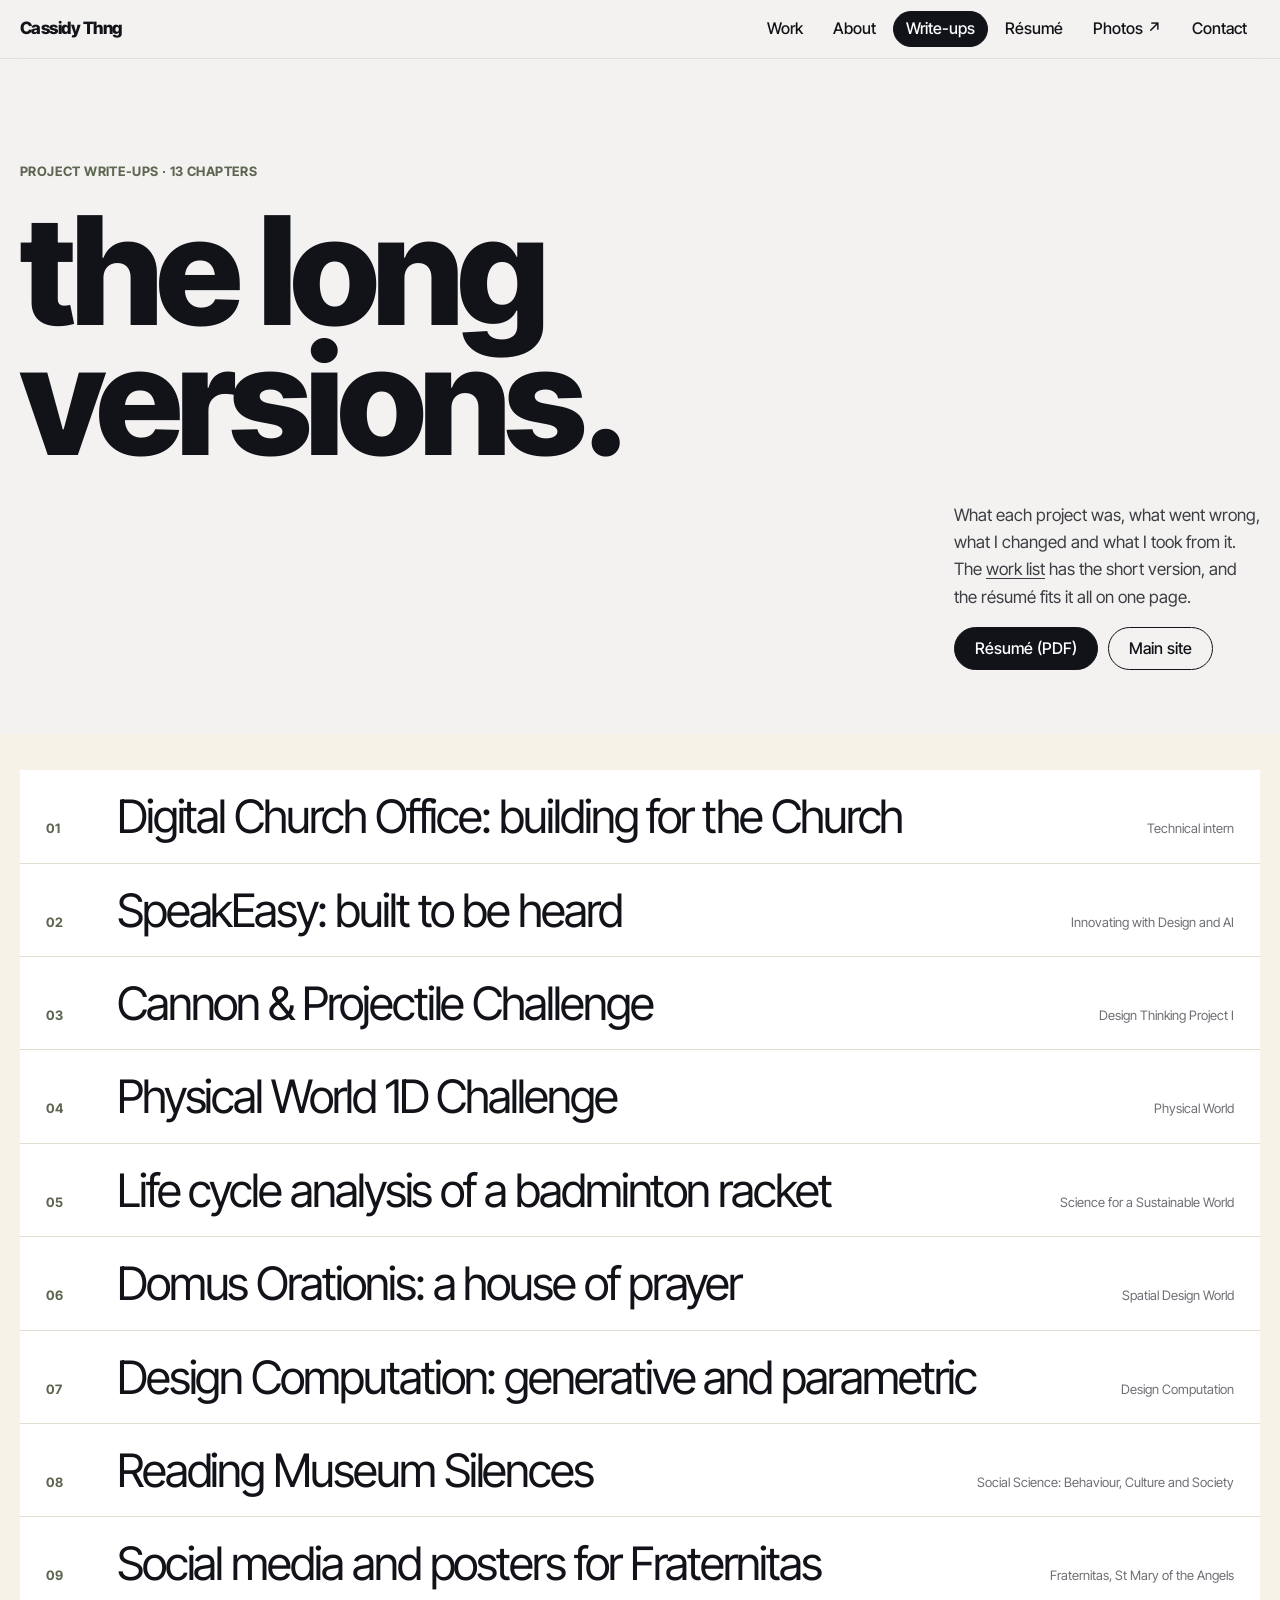
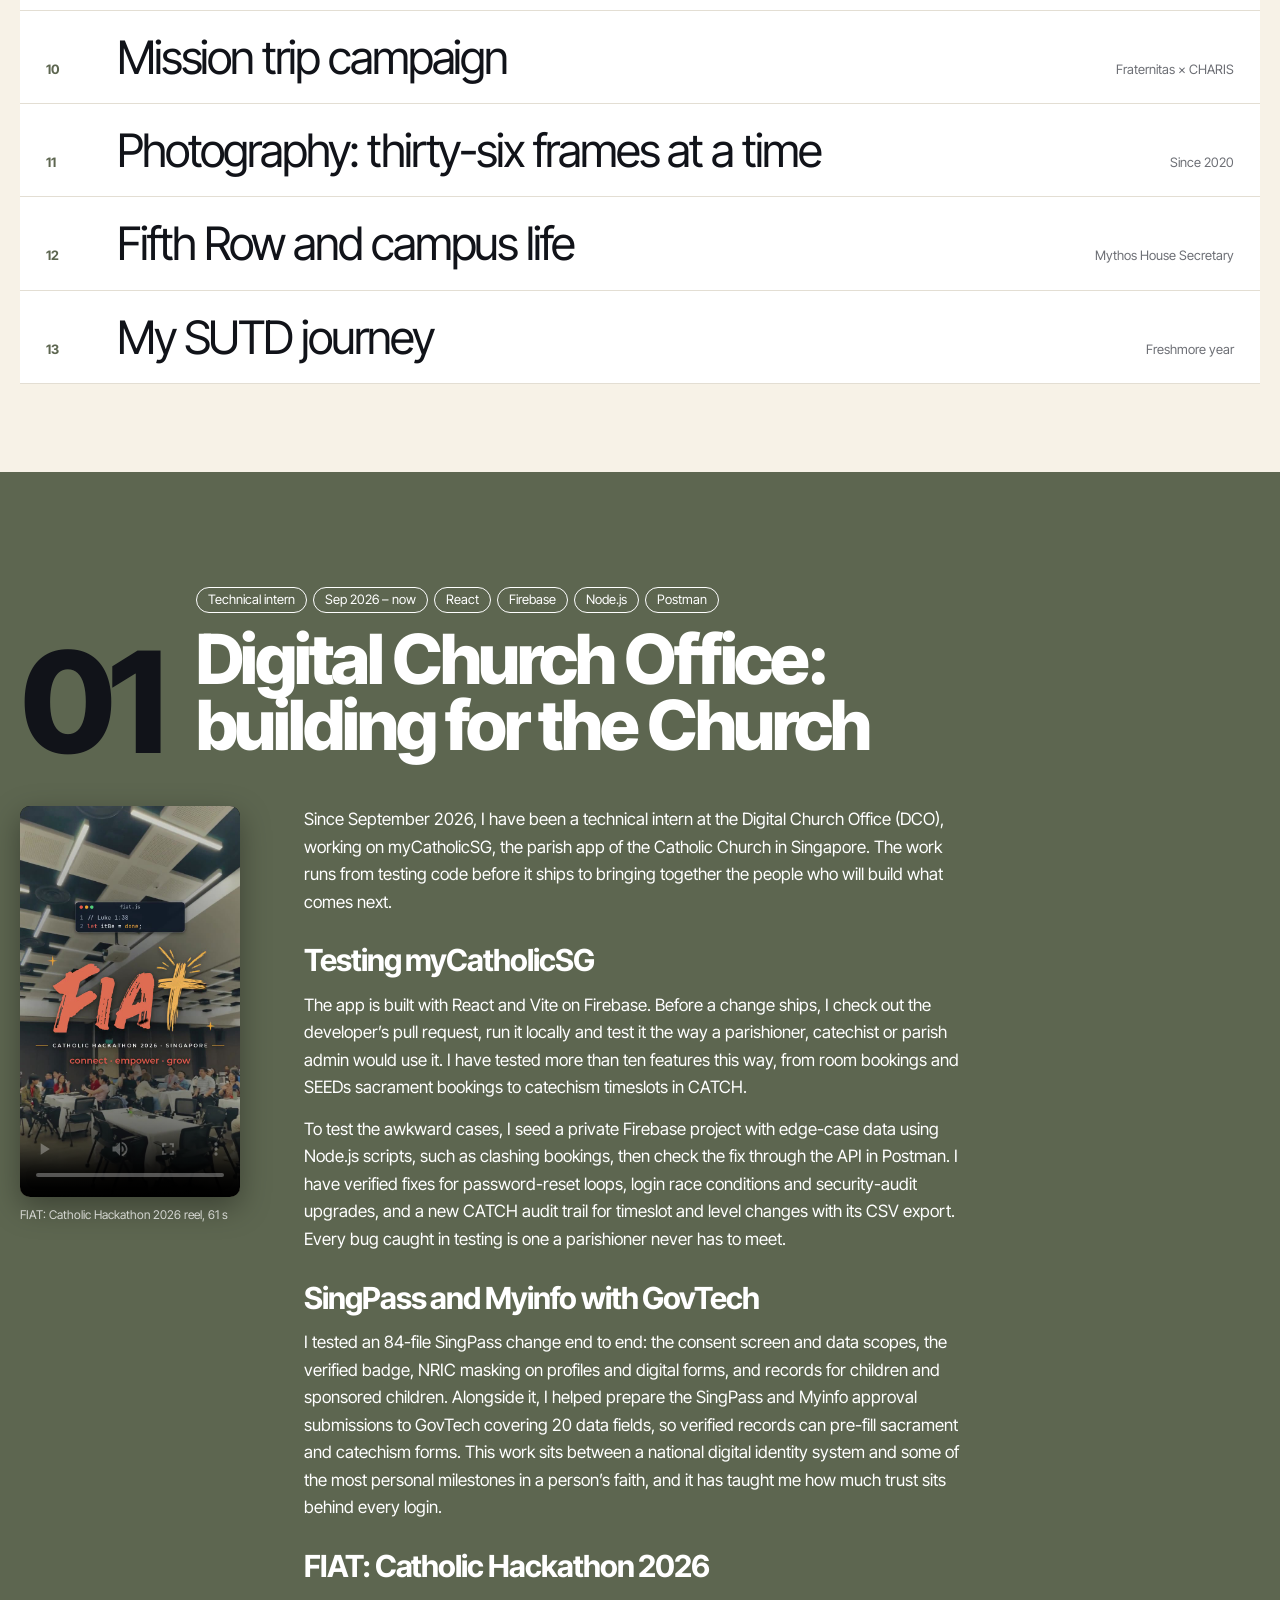
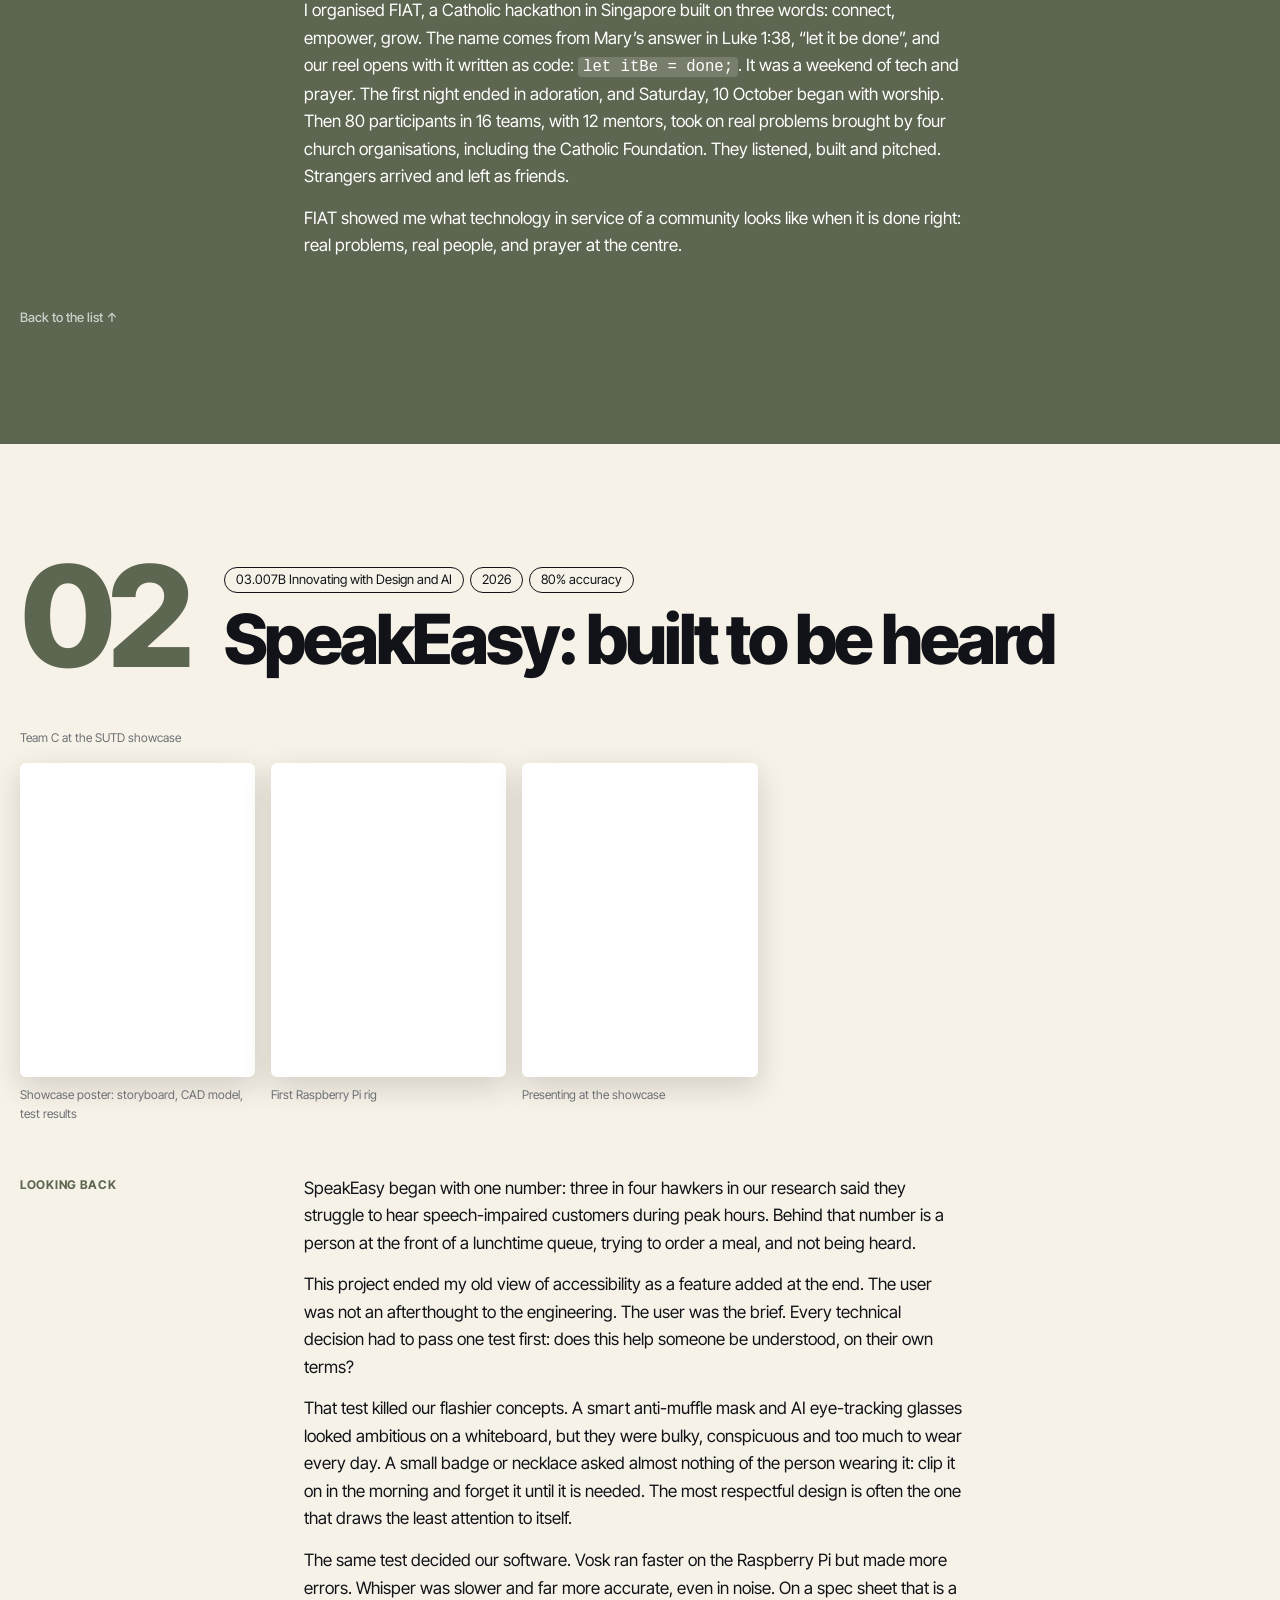
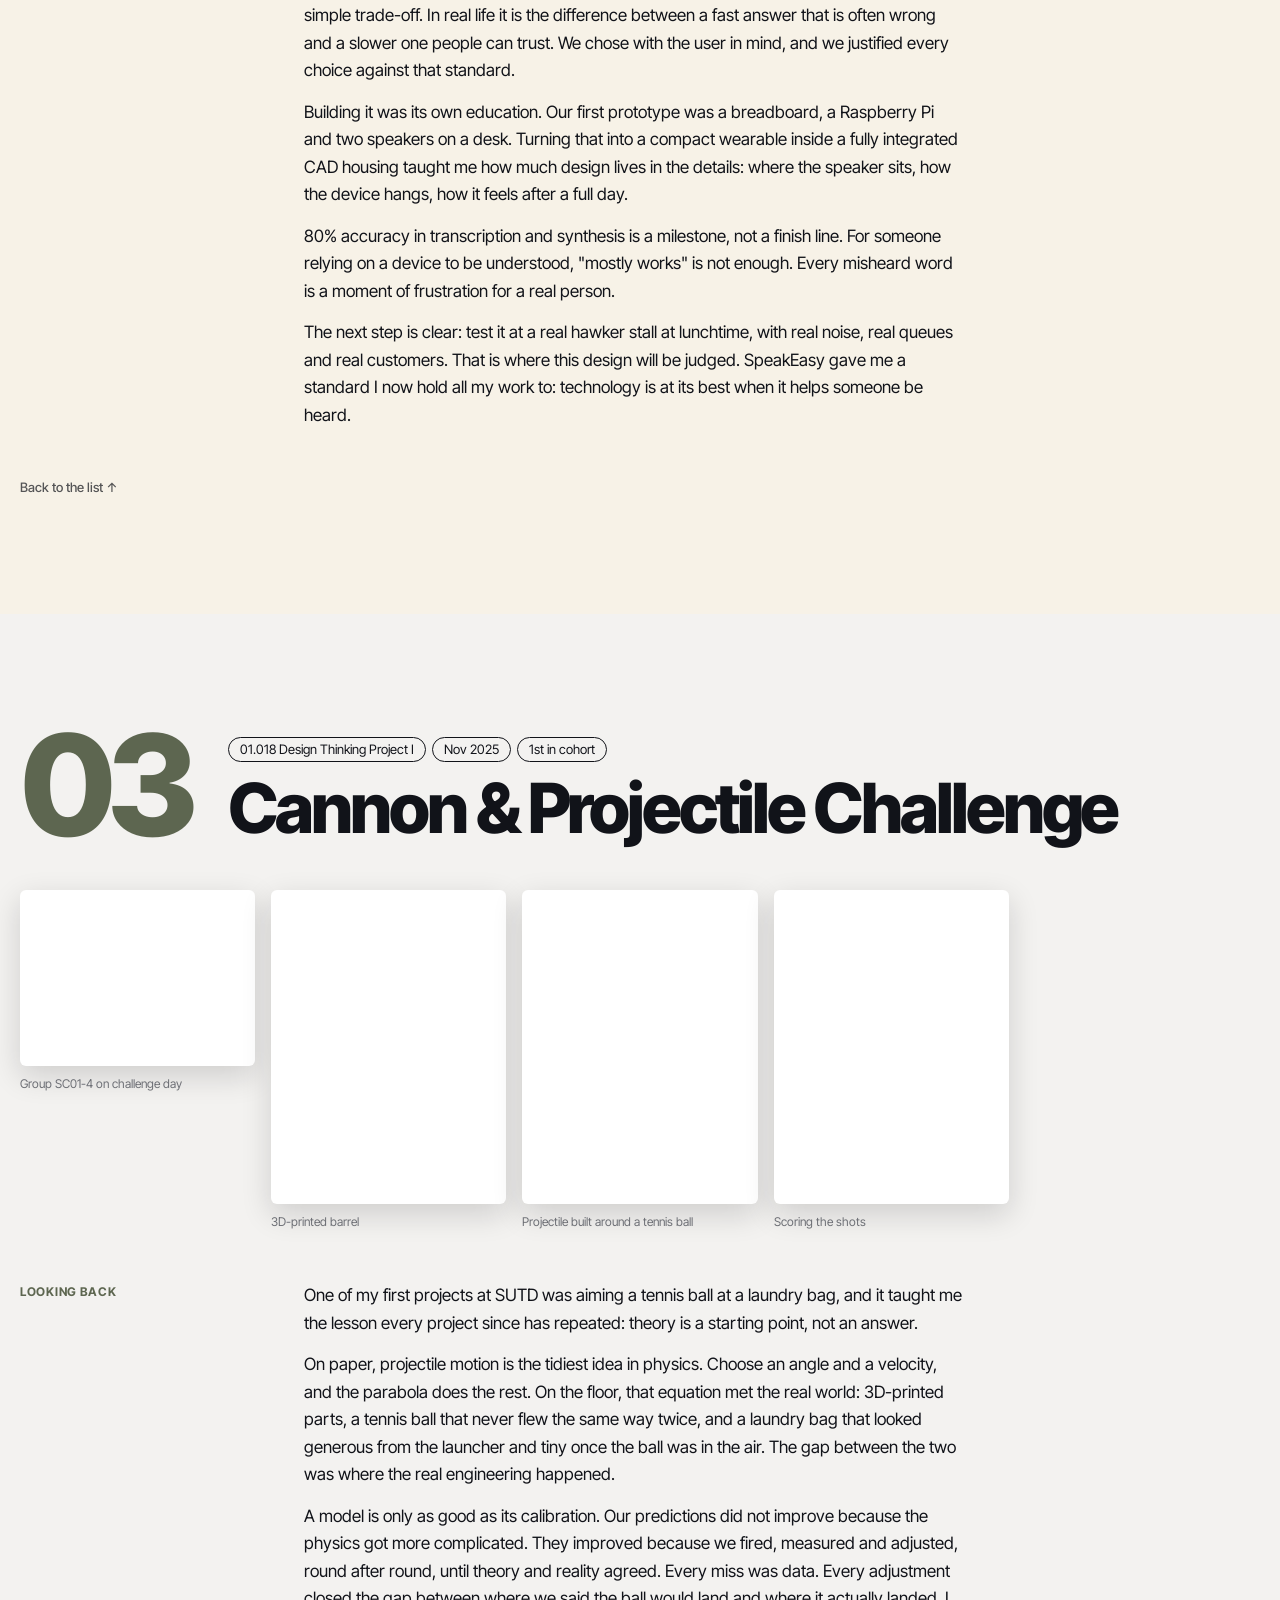
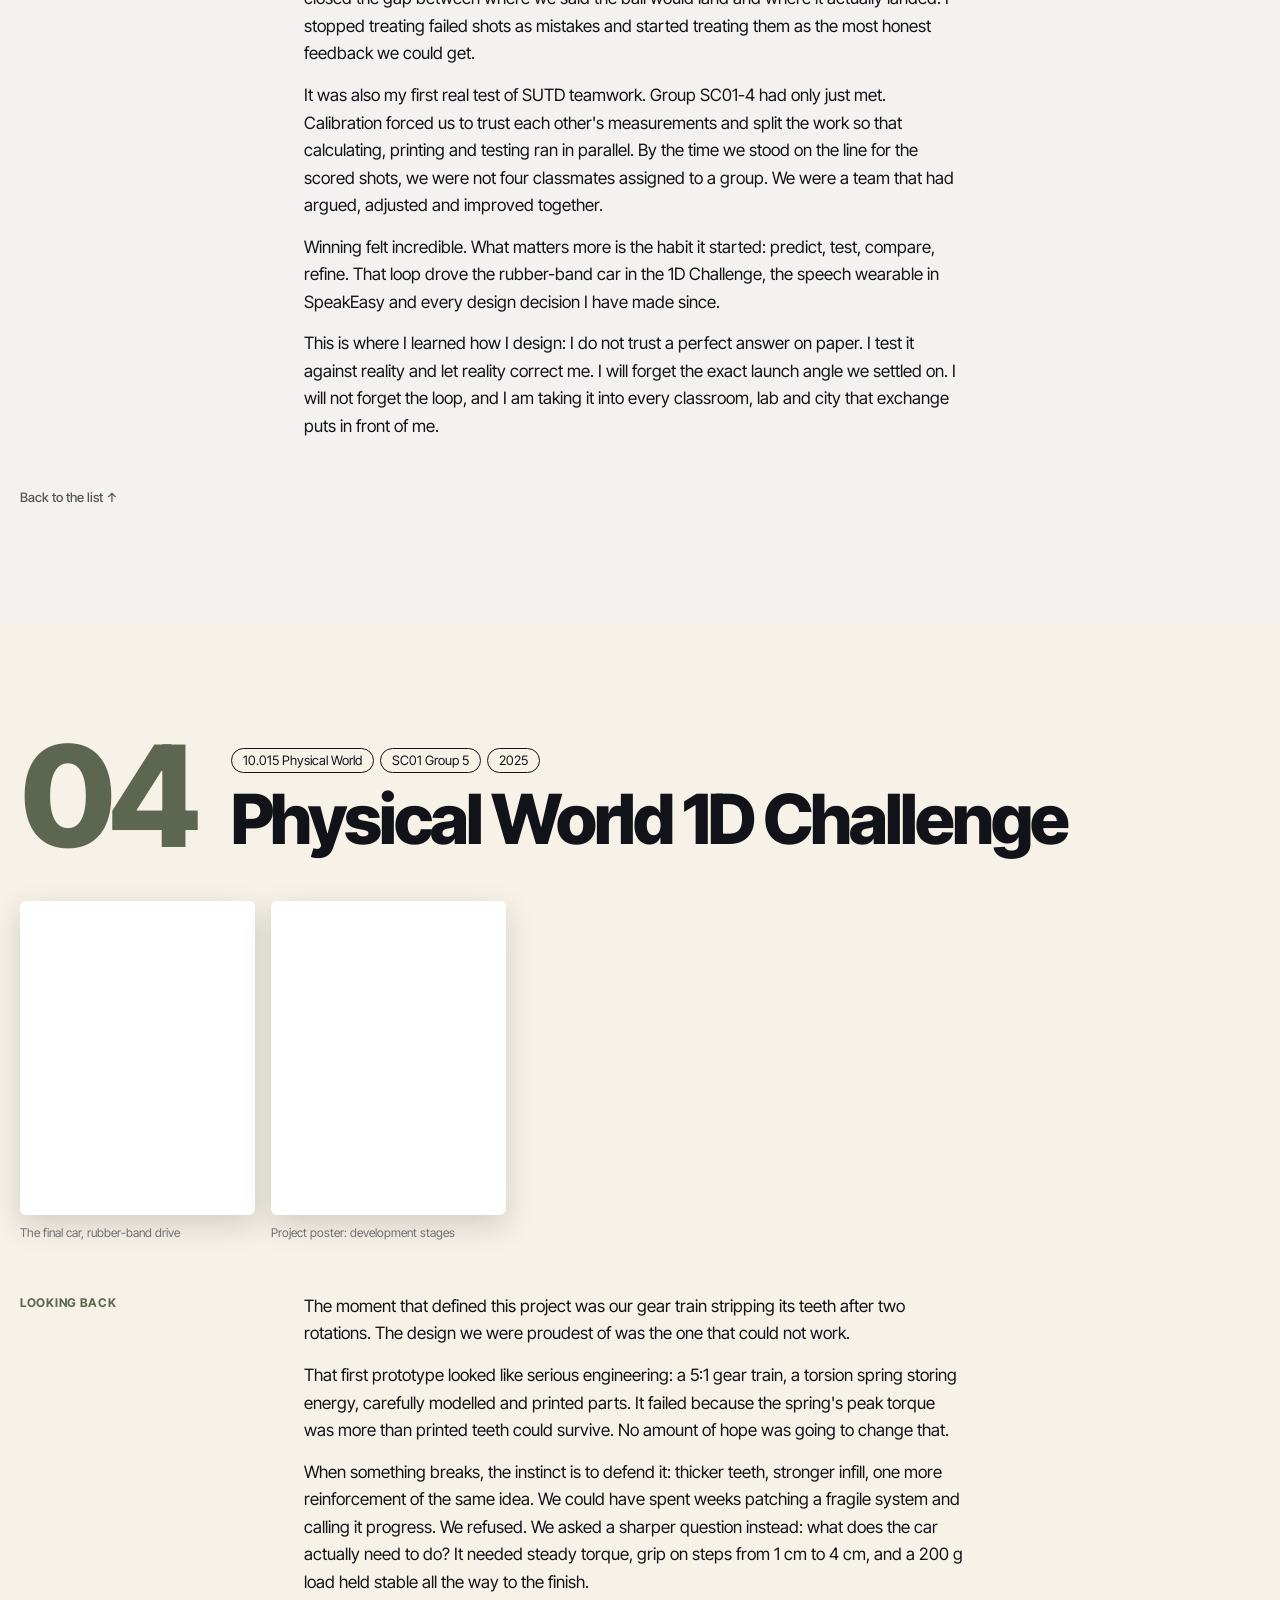
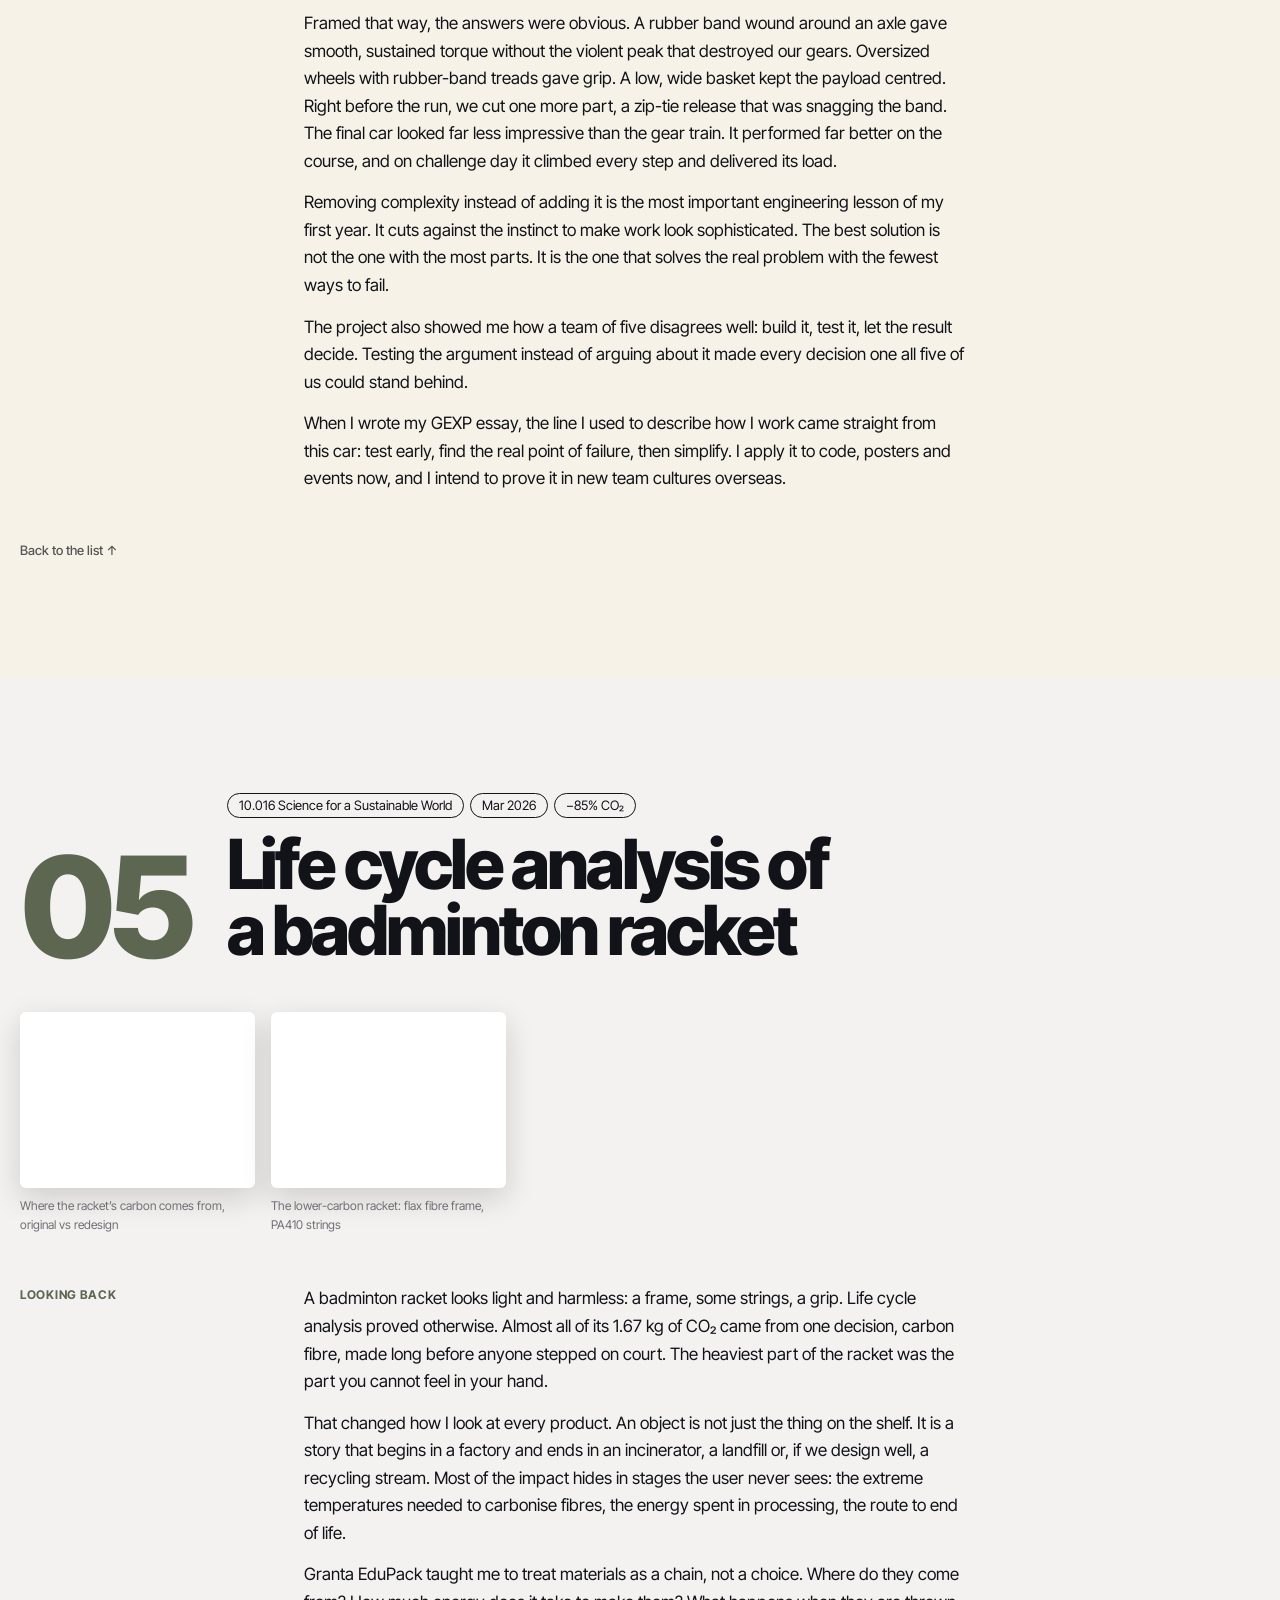
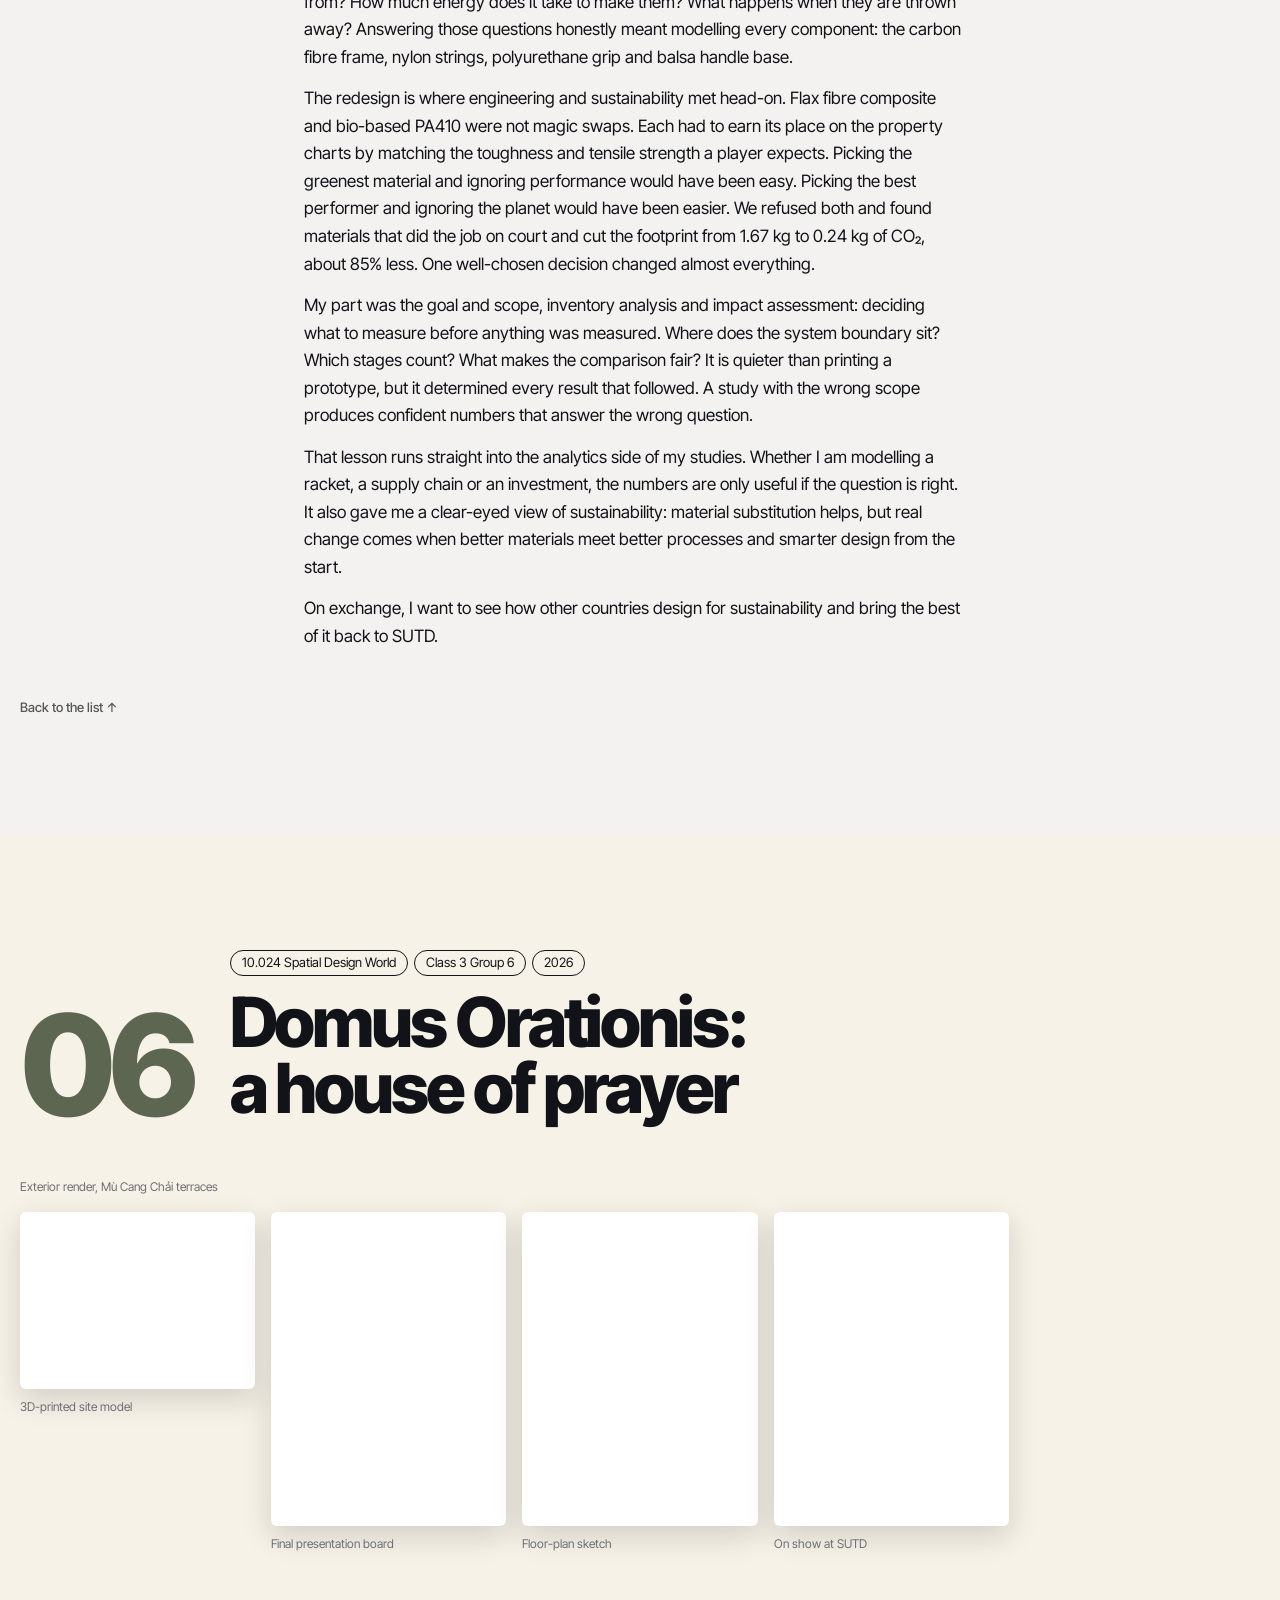
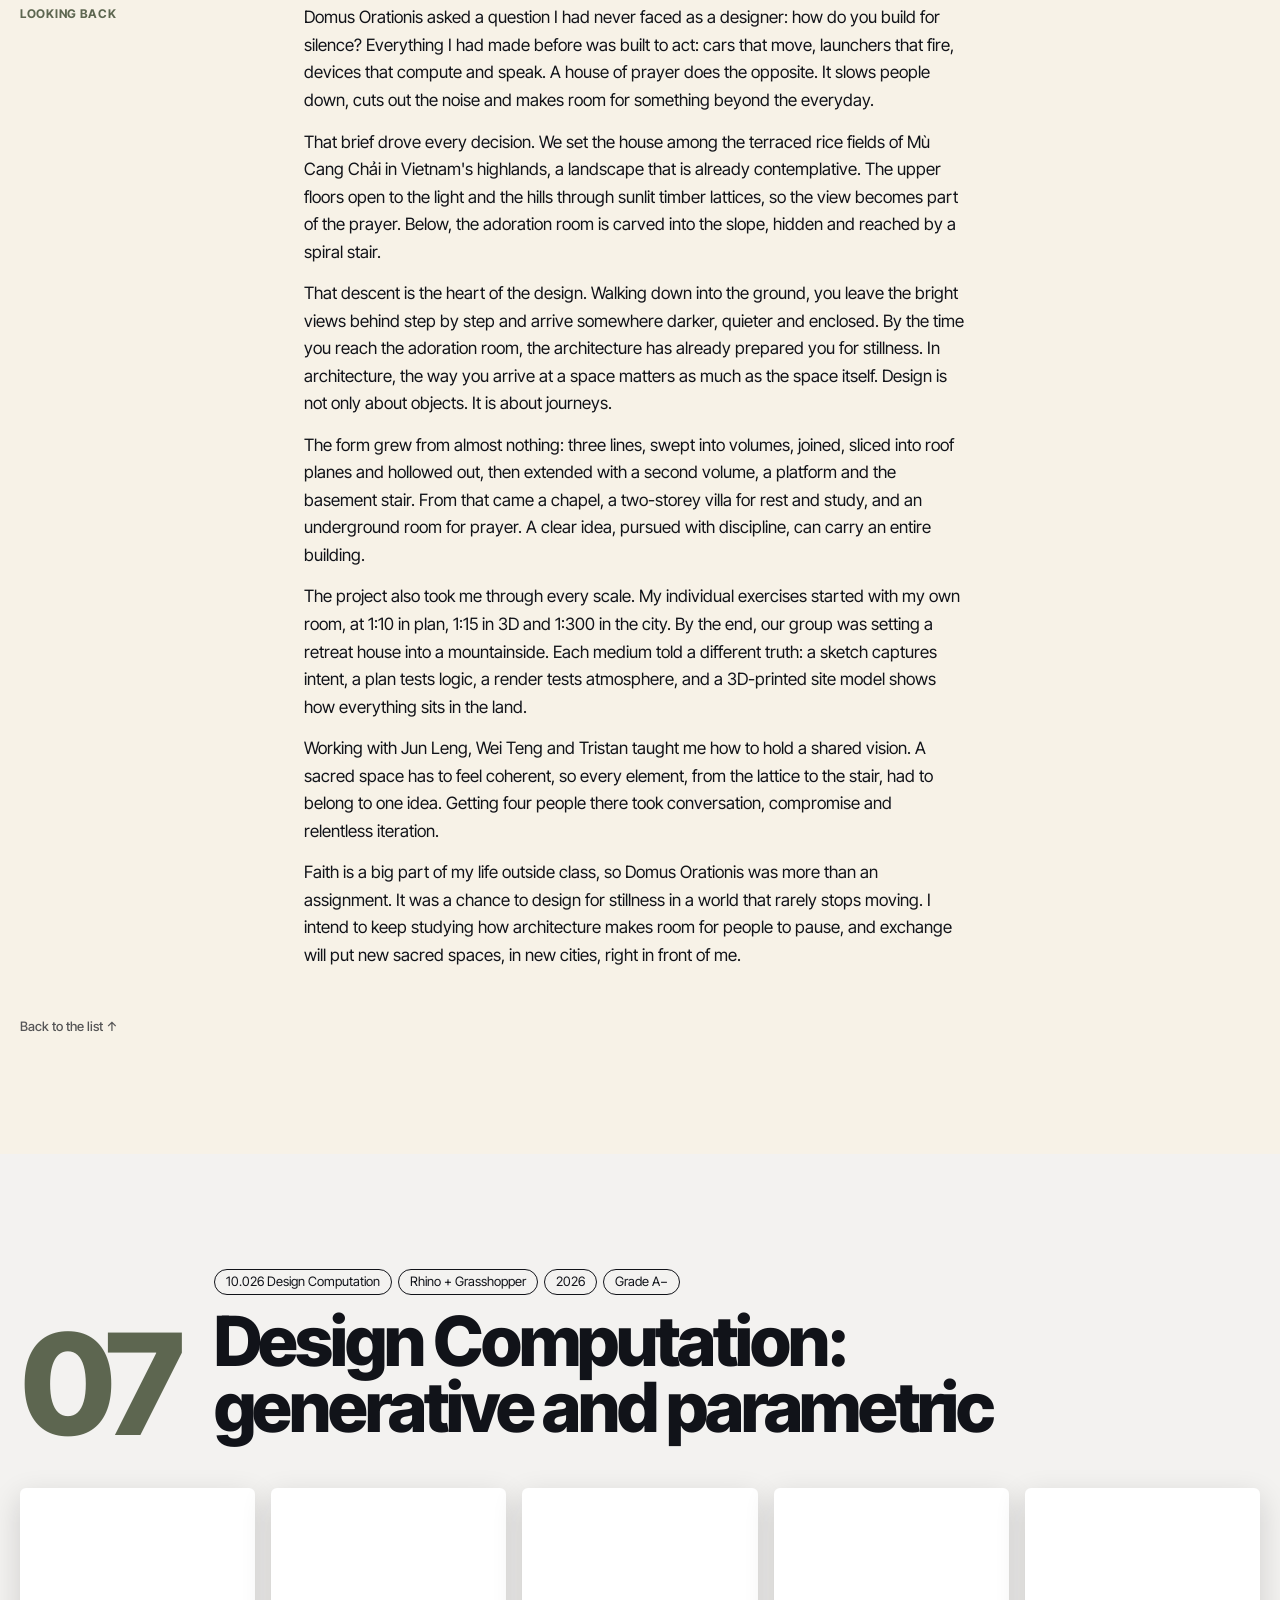
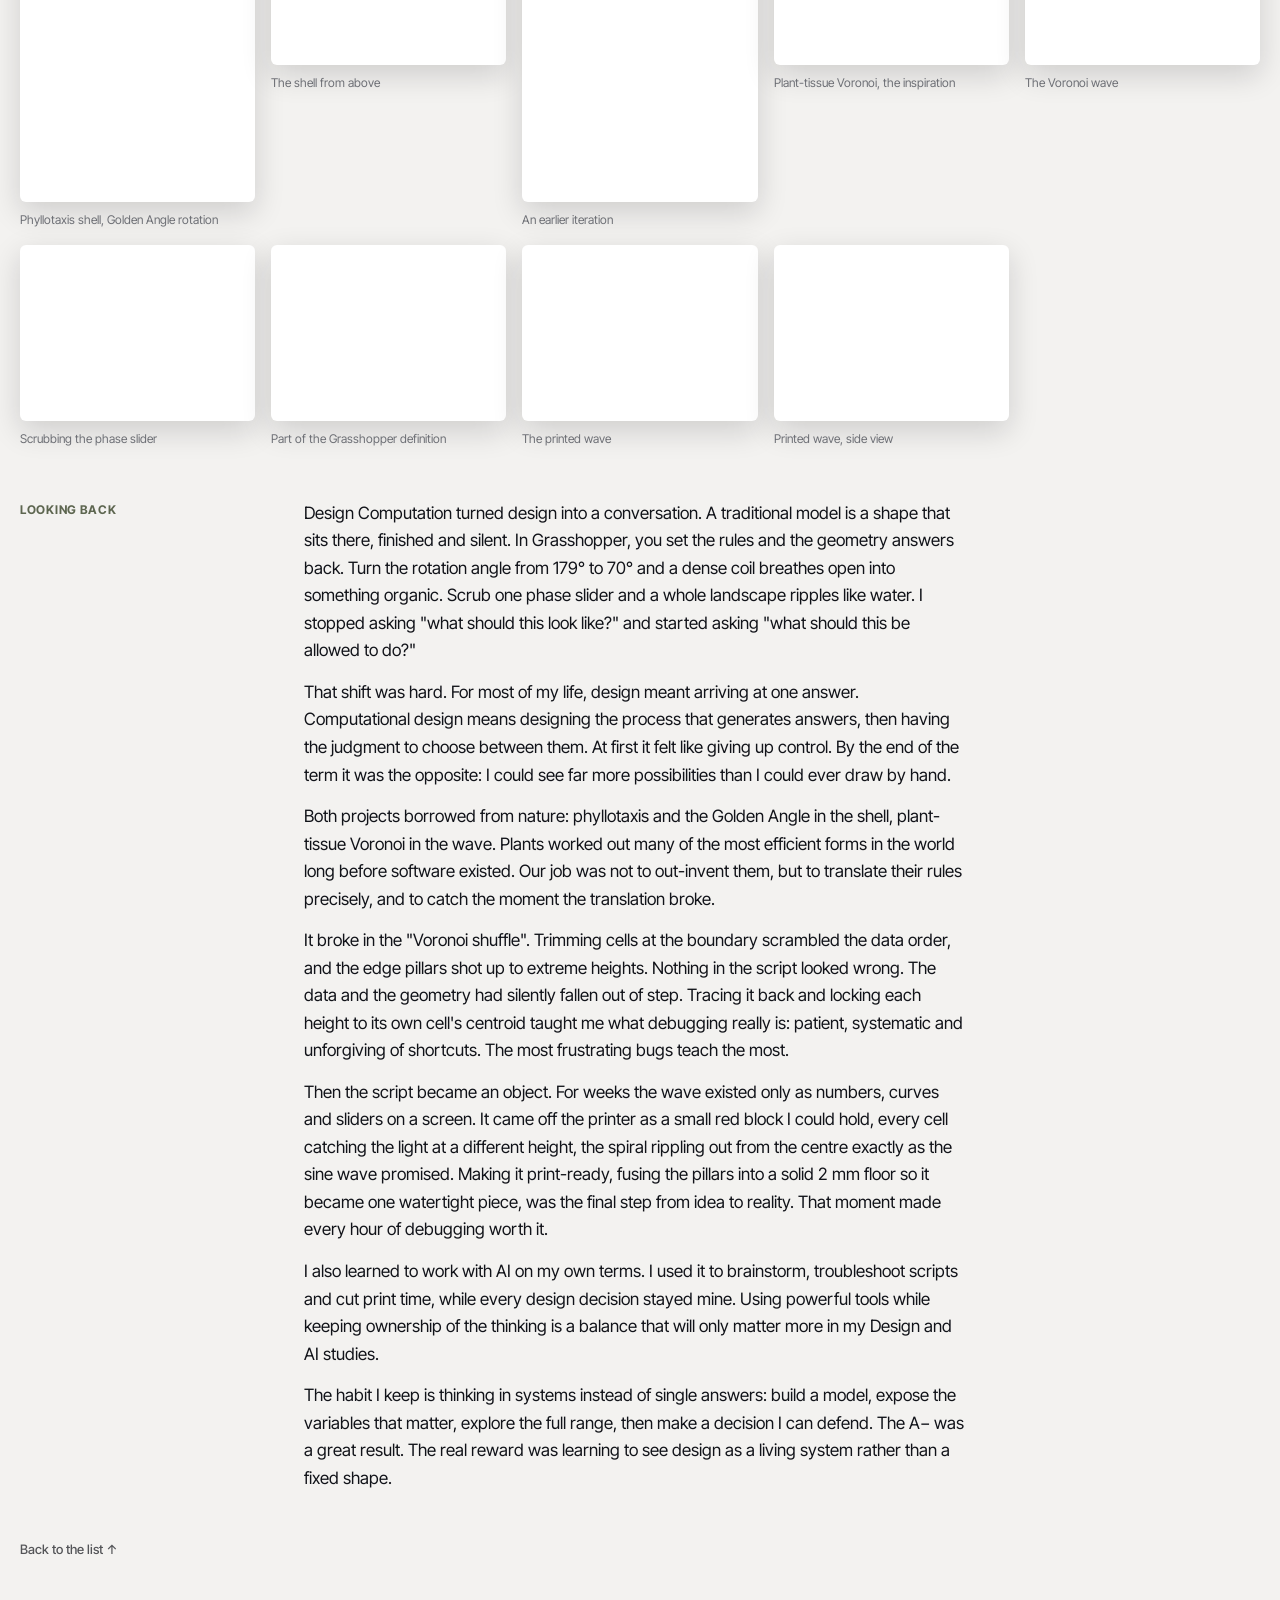
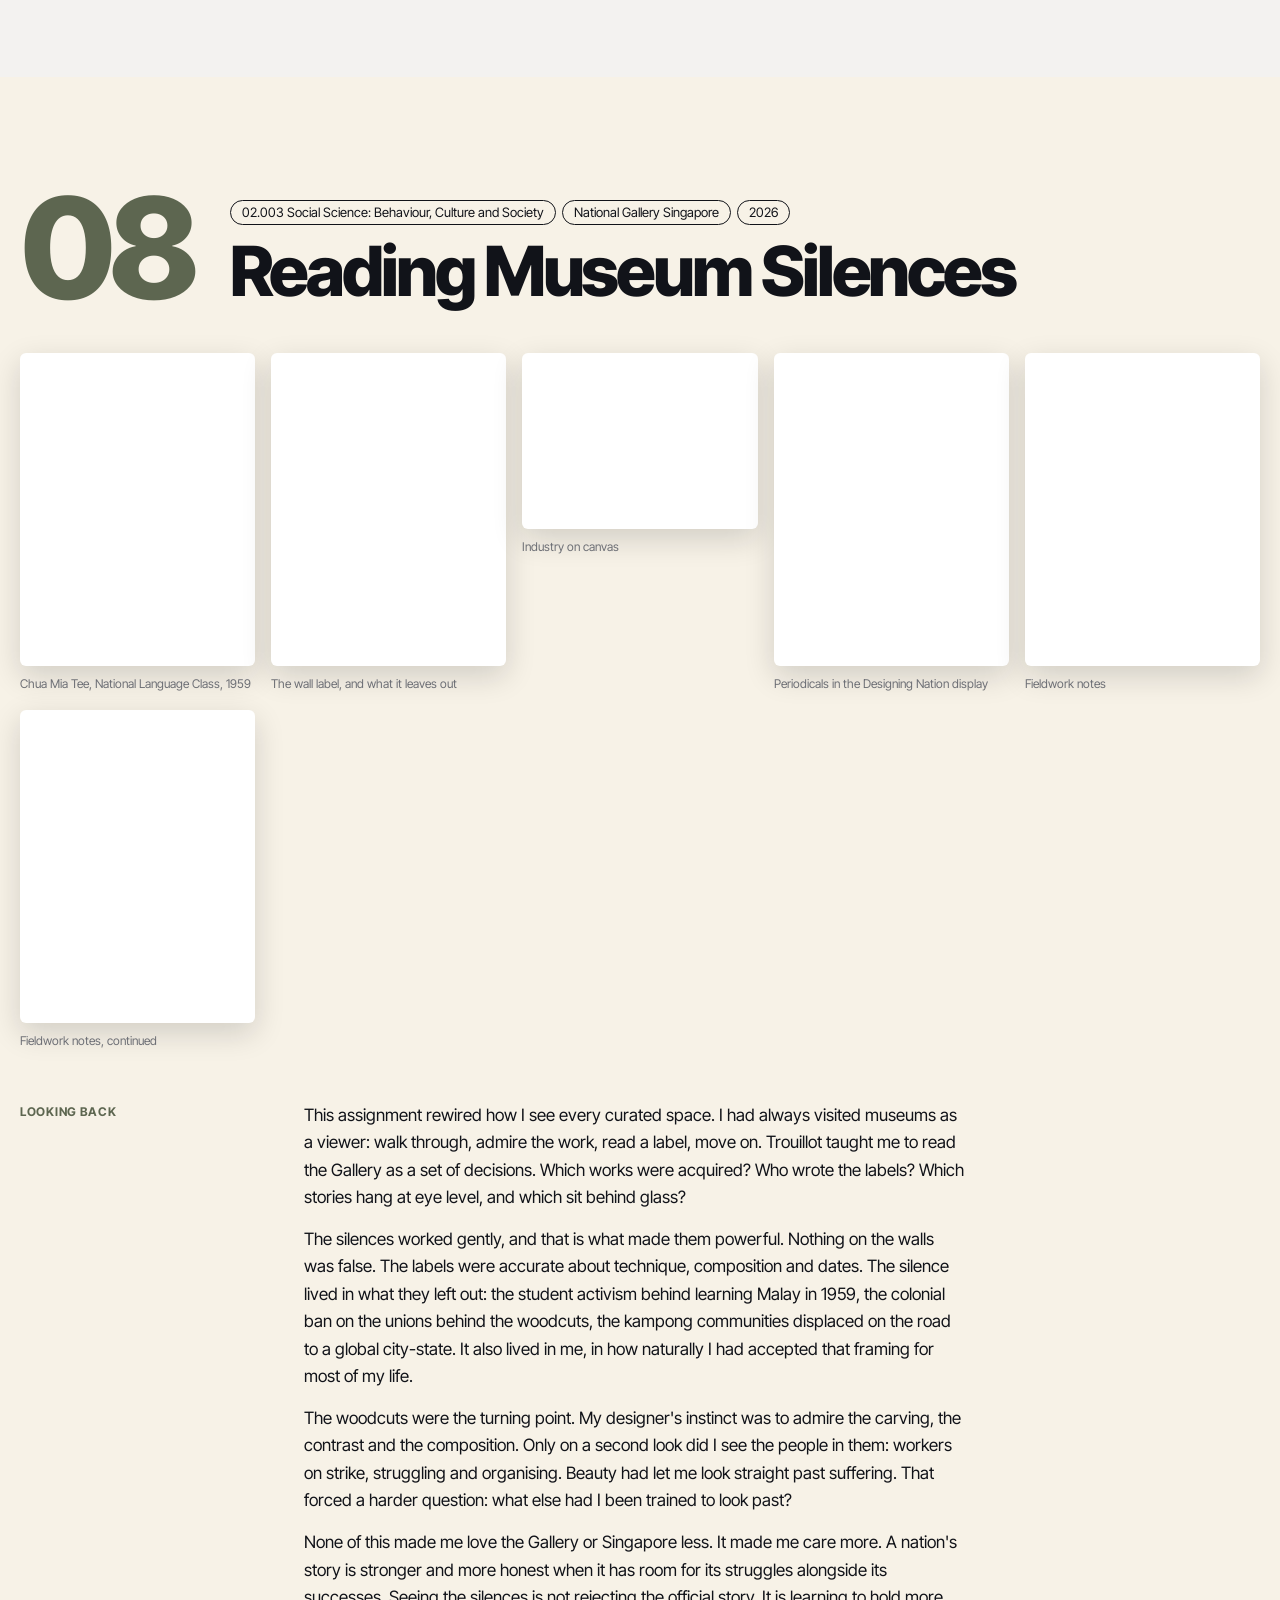
==== commit d48a75ac: "Restyle write-ups to match the main site; update site from résumé - Write-ups page now uses the main" ====
--- a/journey/index.html
+++ b/journey/index.html
@@ -1,366 +1,4 @@
 <!doctype html>
-<html lang="en">
-<head>
-<meta charset="utf-8">
-<meta name="viewport" content="width=device-width, initial-scale=1">
-<title>Cassidy Thng · Portfolio</title>
-<meta name="description" content="Engineering, design and photography portfolio of Cassidy Thng, Engineering Systems & Design undergraduate at SUTD.">
-<meta property="og:title" content="Cassidy Thng · Portfolio">
-<meta property="og:description" content="Engineering, design and photography portfolio of Cassidy Thng, Engineering Systems & Design undergraduate at SUTD.">
-<meta property="og:image" content="https://cassthng.github.io/journey/img/jp-coast.jpg">
-<link rel="preconnect" href="https://fonts.googleapis.com">
-<link rel="preconnect" href="https://fonts.gstatic.com" crossorigin>
-<link rel="stylesheet" href="https://fonts.googleapis.com/css2?family=Archivo:wdth,wght@62..125,400..800&family=Source+Serif+4:ital,opsz,wght@0,8..60,400;0,8..60,600;1,8..60,400;1,8..60,500&family=IBM+Plex+Mono:wght@400;500&display=swap">
-<link rel="stylesheet" href="style.css">
-</head>
-<body>
-<header class="site-nav">
-  <a class="home" href="../"><b>Cassidy Thng</b> · Main site</a>
-  <nav aria-label="Site">
-    <a href="./" aria-current="page">Overview</a>
-    <a href="projects.html">Project write-ups</a>
-    <a href="../resume/Cassidy-Thng-Resume.pdf">Résumé PDF</a>
-    <a href="https://cassthng.github.io/Cassidy-Portfolio/">Photography</a>
-  </nav>
-</header>
-<main class="stack">
-
-<!-- ================= 01 · COVER ================= -->
-<section class="sheet cover" aria-labelledby="name">
-  <figure class="cover-hero">
-    <img src="img/jp-coast.jpg" alt="Sunset over the sea with an island and Mount Fuji on the horizon" width="1400" height="962">
-    <p class="stamp"><span>Portfolio</span><span>SUTD · ESD</span></p>
-    <figcaption><span class="fr">FR 01</span>Shōnan coast at golden hour, Japan, 2026</figcaption>
-  </figure>
-  <div class="cover-body">
-    <h1 class="name" id="name">Cassidy <span>Thng</span></h1>
-    <p class="roles"><span>Design engineer</span><span>Film photographer</span><span>Teacher</span><span>Storyteller</span></p>
-    <div class="cover-grid">
-      <p class="lede">Engineering Systems &amp; Design undergraduate at SUTD on the Business Analytics &amp; Finance track, with Design and AI. I build things that work, explain things so they make sense, and photograph the moments in between. I’m ready to take all three abroad.</p>
-      <dl class="facts">
-        <div><dt>University</dt><dd>SUTD, Class of 2029</dd></div>
-        <div><dt>Pillar</dt><dd>ESD · Business Analytics &amp; Finance</dd></div>
-        <div><dt>Behind the camera</dt><dd>Since 2020, film &amp; digital</dd></div>
-        <div><dt>Languages</dt><dd>English, Chinese, Hokkien</dd></div>
-        <div><dt>Cameras</dt><dd>Nikon F2 · Fuji GW690II</dd></div>
-        <div><dt>Published</dt><dd>130+ photo posts on @cassidy.films</dd></div>
-      </dl>
-    </div>
-    <p class="contact"><a href="mailto:thngcassidy@gmail.com">thngcassidy@gmail.com</a><a href="../resume/Cassidy-Thng-Resume.pdf">Résumé (PDF)</a><a href="https://www.linkedin.com/in/cassidy-thng-0378a923a" target="_blank" rel="noopener">linkedin.com/in/cassidy-thng-0378a923a</a><a href="https://www.instagram.com/cassidy.films/" target="_blank" rel="noopener">@cassidy.films</a></p>
-  </div>
-</section>
-
-<!-- ================= 02 · PROFILE ================= -->
-<section class="sheet" aria-labelledby="profile-title">
-  <div class="head"><span><b>MyJourney</b> · Cassidy Thng</span><span>02 · Who I am</span></div>
-  <div class="chapter"><p class="no">02</p><p class="kicker">Who I am</p><h2 id="profile-title">Three ways of seeing</h2></div>
-  <div class="profile">
-    <figure class="portrait">
-      <img src="img/portrait.jpg" alt="Cassidy sitting on a bench in a cedar forest, camera in hand" width="800" height="1200">
-      <figcaption><span class="fr">FR 02</span>Cedar forest · camera never far away</figcaption>
-    </figure>
-    <div class="block">
-      <div class="prose">
-        <p>I came to SUTD because I wanted to make things, not just study them. In my first year I helped build a launcher that won its cohort challenge, a car that climbed steps with a rubber band, and a wearable that speaks for people who can’t easily be heard. Each one started as a sketch and only became real after it failed, got rebuilt and was tested again.</p>
-        <p>Outside the lab I live two other lives. I teach, at a tuition centre, with private students and as an essay marker, which has taught me that understanding something means being able to explain it simply. And I photograph: weddings, church events, the streets of every city I visit, very often on film.</p>
-        <p>These three habits feed each other. Engineering made me patient with iteration. Teaching made me clear. Photography made me notice people. Together they’re how I plan to meet a new country, a new campus and a new set of classmates.</p>
-      </div>
-      <blockquote class="pull">The most robust solution isn’t adding more moving parts. It’s having the clarity to strip away what fails.</blockquote>
-    </div>
-  </div>
-  <div class="lenses">
-    <div class="lens"><p class="label">The engineer</p><h3>Iterate until it works</h3><p>CAD in Rhino and Onshape, 3D printing and Python, plus React and Firebase at work. I simplify first, then test, then refine.</p></div>
-    <div class="lens"><p class="label">The teacher</p><h3>Explain it simply</h3><p>Two years of tutoring and essay marking. Feedback that is fair, specific and kind.</p></div>
-    <div class="lens"><p class="label">The photographer</p><h3>Watch the light</h3><p>Six years of events, weddings and travel, on film and digital. I tell stories with pictures.</p></div>
-  </div>
-  <div class="numbers" aria-label="Highlights in numbers">
-    <div><b>1st</b><span>place, DTP-1 Cannon &amp; Projectile Challenge</span></div>
-    <div><b>80%</b><span>accuracy on the SpeakEasy speech prototype</span></div>
-    <div><b>−85%</b><span>CO₂ in our badminton racket redesign</span></div>
-    <div><b>6 yrs</b><span>photographing events, weddings and travel</span></div>
-  </div>
-</section>
-
-<!-- ================= 03 · RÉSUMÉ ================= -->
-<section class="sheet" aria-labelledby="resume-title">
-  <div class="head"><span><b>MyJourney</b> · Cassidy Thng</span><span>03 · Résumé</span></div>
-  <div class="chapter"><p class="no">03</p><p class="kicker">On paper · <a href="../resume/Cassidy-Thng-Resume.pdf">download the one-page PDF</a></p><h2 id="resume-title">Résumé</h2></div>
-  <div class="cols">
-    <div class="block">
-      <p class="label">Experience</p>
-      <div class="entry"><p class="when">Sep 2026 – now</p><div><h4>Technical Intern</h4><p class="org">Digital Church Office (DCO), Singapore · myCatholicSG parish app</p></div>
-        <ul>
-          <li><b>Release QA:</b> test developers’ pull requests locally before release; covered 10+ features, from room and SEEDs sacrament bookings to CATCH catechism timeslots.</li>
-          <li><b>SingPass:</b> tested an 84-file SingPass change end to end: consent scopes, the verified badge, NRIC masking, and child and sponsored-child records.</li>
-          <li><b>Test data &amp; APIs:</b> seed a private Firebase project with edge cases (e.g. clashing bookings) via Node.js scripts; confirm fixes on the API in Postman.</li>
-          <li><b>Regression checks:</b> verified fixes for password-reset loops, login race conditions and security-audit upgrades, plus a new CATCH audit trail and its CSV export.</li>
-          <li><b>GovTech:</b> helped prepare SingPass and Myinfo approval submissions for 20 data fields, so verified records can pre-fill sacrament and catechism forms.</li>
-          <li><b>FIAT: Catholic Hackathon 2026:</b> organised a weekend hackathon of 80 participants, 16 teams and 12 mentors tackling real problems from four church organisations.</li>
-        </ul>
-        <div class="tags" style="grid-column:2;margin-top:6px"><span class="tag">React</span><span class="tag">Vite</span><span class="tag">Firebase</span><span class="tag">Node.js</span><span class="tag">Postman</span><span class="tag">Vitest</span><span class="tag">Playwright</span><span class="tag">GitHub Actions</span></div></div>
-      <div class="entry"><p class="when">Jun 2026 – now</p><div><h4>Essay Marker</h4><p class="org">Writers’ Guild Learning Centre · remote</p></div>
-        <ul><li>Grade about 110 essays a month against set criteria, with actionable feedback.</li></ul></div>
-      <div class="entry"><p class="when">Jun – Jul 2025</p><div><h4>Intern</h4><p class="org">Fraternitas, St Mary of the Angels</p></div>
-        <ul><li>Grew event sign-ups by 60% through Instagram, Telegram, hiring adverts and the <i>Chill Out with the Friars</i> poster series.</li><li>Helped plan and promote the Franciscan mission trip to Indonesia with CHARIS, and raised awareness of the Sequela Christi pilgrimage to Rome.</li><li>Coordinated and facilitated weekly Lectio and adult formation sessions.</li></ul></div>
-      <div class="entry"><p class="when">2024 – now</p><div><h4>Teacher &amp; Private Tutor</h4><p class="org">SGEducators Tuition Centre · freelance</p></div>
-        <ul><li>Helped 3–4 students rise from C/D to A/B grades, in class and one-to-one.</li></ul></div>
-      <div class="entry"><p class="when">2020 – now</p><div><h4>Freelance Photographer</h4><p class="org">Film and digital</p></div>
-        <ul><li>Shot 2 weddings and 5–7 retreats and events, including the Catholic Pitch mixer.</li></ul></div>
-    </div>
-    <div class="block">
-      <p class="label">Education</p>
-      <div class="entry"><p class="when">2025 – 2029</p><div><h4>Singapore University of Technology and Design</h4><p class="org">B.Eng. Engineering Systems &amp; Design (Business Analytics &amp; Finance), with Design and AI</p></div></div>
-      <div class="entry"><p class="when">2020 – 2021</p><div><h4>Catholic Junior College</h4><p class="org">GCE A-Levels</p></div></div>
-      <div class="entry"><p class="when">2016 – 2019</p><div><h4>St. Patrick’s School</h4><p class="org">GCE O-Levels</p></div></div>
-      <div class="entry"><p class="when">2010 – 2015</p><div><h4>St. Joseph’s Institution Junior</h4><p class="org">PSLE</p></div></div>
-      <p class="label" style="margin-top:4px">Student leadership</p>
-      <div class="entry"><p class="when">SUTD</p><div><h4>House Secretary</h4><p class="org">Mythos, Residential College</p></div></div>
-      <div class="entry"><p class="when">SUTD</p><div><h4>Publicity Lead</h4><p class="org">IEEE (Institute of Electrical and Electronics Engineers)</p></div></div>
-      <div class="entry"><p class="when">SUTD</p><div><h4>Tech Lead</h4><p class="org">IES (Institution of Engineers, Singapore)</p></div></div>
-      <p class="label">Engineering &amp; data</p>
-      <div class="tags"><span class="tag">Rhino</span><span class="tag">Onshape</span><span class="tag">3D printing</span><span class="tag">Fab Lab trained</span><span class="tag">Python</span><span class="tag">React</span><span class="tag">Firebase</span><span class="tag">Node.js</span><span class="tag">Postman</span><span class="tag">Git &amp; GitHub</span><span class="tag">Excel</span><span class="tag">Granta EduPack</span><span class="tag">Raspberry Pi</span></div>
-      <p class="label">Design &amp; media</p>
-      <div class="tags"><span class="tag">Photoshop</span><span class="tag">Lightroom</span><span class="tag">Illustrator</span><span class="tag">Canva</span><span class="tag">35mm film</span><span class="tag">Social media</span></div>
-    </div>
-  </div>
-  <div class="block">
-    <p class="label">SUTD coursework completed</p>
-    <div class="cols">
-      <table class="courses">
-        <thead><tr><th colspan="2">Term 1 · Sep 2025</th></tr></thead>
-        <tbody>
-          <tr><td class="code">10.013</td><td>Modelling and Analysis</td></tr>
-          <tr><td class="code">10.015</td><td>Physical World</td></tr>
-          <tr><td class="code">10.025</td><td>Computational Thinking for Design</td></tr>
-          <tr><td class="code">01.018</td><td>Design Thinking Project I</td></tr>
-          <tr><td class="code">02.001</td><td>Global Humanities: Literature, Philosophy and Ethics</td></tr>
-          <tr><td class="code">03.007A</td><td>Innovating with Design and AI 1</td></tr>
-          <tr><td class="code">01.010</td><td>Freshmore Communication Programme</td></tr>
-        </tbody>
-        <thead><tr><th colspan="2">Term 2 · Jan 2026</th></tr></thead>
-        <tbody>
-          <tr><td class="code">10.016</td><td>Science for a Sustainable World</td></tr>
-          <tr><td class="code">10.017</td><td>Technological World</td></tr>
-          <tr><td class="code">10.018</td><td>Modelling Space and Systems</td></tr>
-          <tr><td class="code">10.026</td><td>Design Computation</td></tr>
-          <tr><td class="code">01.019</td><td>Design Thinking Project II</td></tr>
-          <tr><td class="code">03.007B</td><td>Innovating with Design and AI 2</td></tr>
-        </tbody>
-      </table>
-      <table class="courses">
-        <thead><tr><th colspan="2">Term 3 · May 2026</th></tr></thead>
-        <tbody>
-          <tr><td class="code">10.022</td><td>Modelling Uncertainty</td></tr>
-          <tr><td class="code">10.019</td><td>Science and Technology for Healthcare</td></tr>
-          <tr><td class="code">10.024</td><td>Spatial Design World</td></tr>
-          <tr><td class="code">01.020</td><td>Design Thinking Project III</td></tr>
-          <tr><td class="code">02.003</td><td>Social Science: Behaviour, Culture and Society</td></tr>
-        </tbody>
-        <thead><tr><th colspan="2">Professional practice</th></tr></thead>
-        <tbody>
-          <tr><td class="code">01.011</td><td>Professional Practice Programme</td></tr>
-          <tr><td class="code">01.012</td><td>UPOP Essential Module</td></tr>
-        </tbody>
-      </table>
-    </div>
-  </div>
-</section>
-
-<!-- ================= 04 · FEATURED PROJECT ================= -->
-<section class="sheet" aria-labelledby="speakeasy-title">
-  <div class="head"><span><b>MyJourney</b> · Cassidy Thng</span><span>04 · Featured project</span></div>
-  <div class="chapter"><p class="no">04</p><p class="kicker">Featured project · 03.007B Innovating with Design and AI · 2026</p><h2 id="speakeasy-title">SpeakEasy: built to be heard</h2></div>
-  <div class="feature">
-    <div class="feature-figs">
-      <figure><img src="img/speakeasy.jpg" alt="The SpeakEasy team with their poster at the SUTD showcase" width="1050" height="1400"><figcaption><span class="fr">FR 03</span>Team C at the SUTD showcase</figcaption></figure>
-      <figure><img src="img/speakeasy-proto.jpg" alt="Early SpeakEasy prototype: a Raspberry Pi wired to a breadboard and two speakers" width="900" height="1200"><figcaption><span class="fr">FR 04</span>First Raspberry Pi rig</figcaption></figure>
-    </div>
-    <div class="block">
-      <p class="lede">Imagine ordering your favourite meal at a packed hawker centre and not being understood. That’s an everyday reality for people with speech impairments, and it’s the problem my team set out to solve.</p>
-      <div class="prose">
-        <p>SpeakEasy is a compact wearable, clipped on as a badge or worn as a necklace, that captures speech, cuts through background noise and plays a clear, synthesised voice in real time. We designed it for dignity as much as function: something discreet that people would actually choose to wear.</p>
-        <p>Our user research found that <b>75% of hawkers</b> struggle to hear speech-impaired customers during peak hours. That number kept us honest. We dropped bulkier early ideas, a motorised anti-muffle mask and AI eye-tracking glasses, and focused on one form that feels natural.</p>
-        <p>The hard part was the trade-off between speed and accuracy. Vosk ran fast on-device but made more mistakes; Whisper was slower but far more reliable in noisy settings. We tuned the pipeline around real-world chaos, then moved from a tangle of breadboards to a fully integrated CAD housing.</p>
-      </div>
-      <div class="stat"><b>80%</b><span>accuracy in speech transcription and synthesis on the working prototype</span></div>
-    </div>
-  </div>
-  <div class="steps">
-    <div class="step"><p class="k">Discover</p><p>Interviewed hawkers and mapped the moments communication breaks down.</p></div>
-    <div class="step"><p class="k">Explore</p><p>Sketched masks, glasses and wearables; picked the one people would wear.</p></div>
-    <div class="step"><p class="k">Build</p><p>Raspberry Pi, microphones and speakers, then a custom CAD enclosure.</p></div>
-    <div class="step"><p class="k">Test</p><p>Benchmarked Vosk against Whisper in noise and tuned for accuracy.</p></div>
-  </div>
-  <div class="learned"><p class="label">What it taught me</p><p>Good engineering starts with people. The best technical choice was the one that made the device something a person would feel proud, not awkward, to wear. Built with Ho Shu Rui, Amoz Low, Ethan Loh and Ryan Ng.</p></div>
-  <a class="more" href="projects.html#speakeasy">Full SpeakEasy write-up</a>
-</section>
-
-<!-- ================= 05 · BUILT AND TESTED ================= -->
-<section class="sheet" aria-labelledby="built-title">
-  <div class="head"><span><b>MyJourney</b> · Cassidy Thng</span><span>05 · Built and tested</span></div>
-  <div class="chapter"><p class="no">05</p><p class="kicker">Engineering projects · Freshmore year</p><h2 id="built-title">Built, broken, rebuilt</h2></div>
-  <div class="duo">
-    <article class="card">
-      <figure><img src="img/cannon-team.jpg" alt="The winning team crouching in front of the challenge scoreboard" width="1400" height="1050" style="aspect-ratio:4/3"><figcaption><span class="fr">FR 06</span>Winners on challenge day, Nov 2025</figcaption></figure>
-      <p class="meta">01.018 Design Thinking Project I · Physical World</p>
-      <h3>Cannon &amp; Projectile Challenge: champions</h3>
-      <div class="prose"><p>One of my very first SUTD projects, and we won it. The brief: build a launcher and predict exactly where its projectile will land. Not just fire it, but call the shot.</p></div>
-      <ul>
-        <li>Modelled the trajectory from first principles: launch angle, velocity and distance.</li>
-        <li>Calibrated through round after round of test fires until predictions matched reality.</li>
-        <li>3D-printed the barrel and a custom projectile built around a tennis ball.</li>
-        <li>Scored on accuracy: 5 points in the laundry bag, 3 in the pool, 2 in the outer ring.</li>
-      </ul>
-      <div class="stat"><b>1st</b><span>place in the cohort challenge</span></div>
-    </article>
-    <article class="card">
-      <figure><img src="img/car.jpg" alt="The 3D-printed rubber-band car with large treaded wheels" width="1050" height="1400" style="aspect-ratio:4/3;object-position:50% 60%"><figcaption><span class="fr">FR 07</span>The final car, rubber-band drive</figcaption></figure>
-      <p class="meta">10.015 Physical World · 1D Challenge · SC01 Group 5</p>
-      <h3>The car that climbed by letting go</h3>
-      <div class="prose"><p>An autonomous vehicle had to carry a 200 g load over a multi-step course. Our first design used a 5:1 gear train on a torsion spring. Its peak torque stripped the printed teeth after two turns.</p></div>
-      <ul>
-        <li>Swapped gears for an axle-wound rubber-band drive: smoother, sustained torque.</li>
-        <li>Fitted oversized, rubber-band-treaded wheels to clear 1–4 cm steps.</li>
-        <li>Designed a low, wide basket to keep the payload centred while climbing.</li>
-        <li>Cut a snagging zip-tie release minutes before the run.</li>
-      </ul>
-      <div class="stat"><b>200 g</b><span>delivered cleanly to the finish line</span></div>
-    </article>
-  </div>
-  <p class="tags"><a class="more" href="projects.html#cannon">Cannon write-up</a>&nbsp;&nbsp;<a class="more" href="projects.html#car">1D Challenge write-up</a></p>
-  <blockquote class="pull">Both projects taught me the same thing: good design is careful iteration, and sometimes the strongest move is taking parts away.</blockquote>
-</section>
-
-<!-- ================= 06 · DESIGN & SUSTAINABILITY ================= -->
-<section class="sheet" aria-labelledby="design-title">
-  <div class="head"><span><b>MyJourney</b> · Cassidy Thng</span><span>06 · Sustainability and spatial design</span></div>
-  <div class="chapter"><p class="no">06</p><p class="kicker">Design with consequences</p><h2 id="design-title">Lighter footprints, quieter spaces</h2></div>
-  <div class="duo">
-    <article class="card">
-      <p class="meta">10.016 Science for a Sustainable World · Mar 2026</p>
-      <h3>Life cycle analysis of a badminton racket</h3>
-      <div class="prose"><p>We traced a racket’s carbon footprint from raw material to landfill in Granta EduPack. I led the goal and scope, the inventory analysis and the impact assessment. The answer was stark: the carbon fibre frame alone made up <b>93%</b> of the racket’s CO₂, because carbonising the fibres needs extreme heat.</p>
-      <p>Using property charts and performance indices, we replaced carbon fibre with a <b>flax fibre composite</b> and nylon strings with partially bio-based <b>PA410</b>, keeping the same mass and feel.</p></div>
-      <a class="more" href="projects.html#lca">Life cycle analysis write-up</a>
-      <div class="hero-num"><b>1.67 → 0.24</b><span>kg CO₂-eq per racket over its life: 85% less from two material swaps</span></div>
-      <div class="chart" role="img" aria-label="Bar chart of CO2 by part. Frame 1.54 to 0.13, grip 0.057 unchanged, handle base 0.038 unchanged, strings 0.030 to 0.025 kg CO2-eq.">
-        <div class="legend"><span><i></i>Original</span><span><i class="n"></i>Redesign</span><span>kg CO₂-eq by part</span></div>
-        <div class="bar-row"><p class="k">Frame<small>carbon → flax</small></p><div class="bars"><p class="bar"><i style="width:84%"></i>1.54</p><p class="bar new"><i style="width:7.1%"></i>0.13</p></div></div>
-        <div class="bar-row"><p class="k">Grip<small>polyurethane</small></p><div class="bars"><p class="bar"><i style="width:3.1%"></i>0.057</p><p class="bar new"><i style="width:3.1%"></i>0.057</p></div></div>
-        <div class="bar-row"><p class="k">Handle base<small>balsa</small></p><div class="bars"><p class="bar"><i style="width:2.1%"></i>0.038</p><p class="bar new"><i style="width:2.1%"></i>0.038</p></div></div>
-        <div class="bar-row"><p class="k">Strings<small>PA6/66 → PA410</small></p><div class="bars"><p class="bar"><i style="width:1.6%"></i>0.030</p><p class="bar new"><i style="width:1.4%"></i>0.025</p></div></div>
-      </div>
-    </article>
-    <article class="card">
-      <figure><img src="img/domus.jpg" alt="Render of the retreat house on terraced hills at dusk" width="1400" height="1050" style="aspect-ratio:4/3"><figcaption><span class="fr">FR 08</span>Exterior render, Mù Cang Chải terraces</figcaption></figure>
-      <figure><img src="img/domus-model.jpg" alt="3D-printed site model of the retreat house with landscaping" width="1400" height="1111" style="aspect-ratio:16/9"><figcaption><span class="fr">FR 09</span>3D-printed site model shown at SUTD</figcaption></figure>
-      <p class="meta">10.024 Spatial Design World · Class 3 Group 6 · 2026</p>
-      <h3>Domus Orationis: a house of prayer</h3>
-      <div class="prose"><p>A contemplative retreat among the rice terraces of Mù Cang Chải in Vietnam’s highlands. Sunlit timber lattices open the upper floors to the hills, while a hidden adoration room is carved into the slope below, reached by a spiral stair.</p>
-      <p>We generated the form from three lines, swept, joined, sliced and hollowed, then moved from sketches to plans, an exploded axonometric, interior renders and a landscaped 3D-printed model.</p></div>
-      <a class="more" href="projects.html#domus">Domus Orationis write-up</a>
-    </article>
-  </div>
-</section>
-
-<!-- ================= 07 · PHOTOGRAPHY ================= -->
-<section class="sheet" aria-labelledby="photo-title">
-  <div class="head"><span><b>MyJourney</b> · Cassidy Thng</span><span>07 · Photography</span></div>
-  <div class="chapter"><p class="no">07</p><p class="kicker">Six years behind the lens · Nikon F2 &amp; Fuji GW690II · @cassidy.films</p><h2 id="photo-title">Thirty-six frames at a time</h2></div>
-  <div class="contact-sheet" aria-label="A contact sheet of Cassidy's film photographs">
-    <figure><img src="img/film-buddha.jpg" alt="The Great Buddha of Kamakura against a deep blue sky, on film" width="928" height="1400"><figcaption><span class="fr">10</span>Kamakura</figcaption></figure>
-    <figure><img src="img/film-shibuya.jpg" alt="Shibuya buildings and billboards at night, on film" width="928" height="1400"><figcaption><span class="fr">11</span>Tokyo after dark</figcaption></figure>
-    <figure><img src="img/film-cathedral.jpg" alt="A white Gothic cathedral interior with stained glass, on film" width="928" height="1400"><figcaption><span class="fr">12</span>Cathedral nave</figcaption></figure>
-    <figure><img src="img/film-snow.jpg" alt="A monkey resting in a snowy valley, on film" width="928" height="1400"><figcaption><span class="fr">13</span>Snow country</figcaption></figure>
-  </div>
-  <div class="photo-split">
-    <figure class="wide-photo"><img src="img/wedding.jpg" alt="A couple kissing at the altar, in black and white" width="1400" height="928"><figcaption><span class="fr">FR 14</span>Dillon &amp; Gzenn’s wedding, black-and-white film</figcaption></figure>
-    <div class="block">
-      <p class="label">Why film</p>
-      <div class="prose">
-        <p>Film has no screen to check. You watch the light, feel the rhythm of the room and trust your timing on every frame. When I shot my close friends’ wedding entirely on black-and-white film, that discipline let me focus on what mattered: the quiet gestures, the sudden laughter, the glances in between.</p>
-        <p>I shoot on a 35mm Nikon F2 and a medium-format Fuji GW690II, and publish the work on @cassidy.films, now more than 130 posts. Commissions include weddings, retreats and church events such as the Catholic Pitch mixer, and a camera comes with me everywhere I travel.</p>
-      </div>
-    </div>
-  </div>
-  <div class="photo-split" style="grid-template-columns:minmax(0,1fr) minmax(0,1.25fr)">
-    <div class="block">
-      <p class="label">What it means for GEXP</p>
-      <div class="prose"><p>GEXP asks every participant to come home with photos and a video of their exchange. That’s the part I’m most excited about. I’ll return with a body of work that shows SUTD’s exchange life properly, the kind of images that make the next cohort want to apply.</p></div>
-    </div>
-    <figure class="wide-photo"><img src="img/film-mass.jpg" alt="A packed church during Mass, in black and white" width="1400" height="928"><figcaption><span class="fr">FR 15</span>Mass, black-and-white film</figcaption></figure>
-  </div>
-</section>
-
-<!-- ================= 08 · COMMUNITY & TEACHING ================= -->
-<section class="sheet" aria-labelledby="community-title">
-  <div class="head"><span><b>MyJourney</b> · Cassidy Thng</span><span>08 · Community and teaching</span></div>
-  <div class="chapter"><p class="no">08</p><p class="kicker">Leadership outside the classroom</p><h2 id="community-title">Serving, teaching, bringing people in</h2></div>
-  <div class="posters">
-    <figure><img src="img/mission.jpg" alt="The Fraternitas team at the CHARIS mission trip booth" width="1280" height="720"><figcaption><span class="fr">FR 16</span>Fraternitas × CHARIS booth, mission trip outreach</figcaption></figure>
-    <figure><img src="img/poster-robin.jpg" alt="Chill Out with the Friars event poster" width="957" height="1195"><figcaption><span class="fr">FR 17</span>Poster, vocation evening</figcaption></figure>
-    <figure><img src="img/poster-hiring.jpg" alt="Collage-style We're Hiring Interns poster" width="963" height="1198"><figcaption><span class="fr">FR 18</span>Poster, intern hiring</figcaption></figure>
-  </div>
-  <div class="trio">
-    <article class="card">
-      <p class="label">Outreach</p>
-      <h3>A mission trip campaign</h3>
-      <div class="prose"><p>With Fraternitas I partnered with CHARIS to promote the Franciscan mission trip to Indonesia. We ran a booth with a mission display board and a Franciscan Young Adults stand, inviting young people to join the trip and the community, and grew volunteer interest.</p></div>
-    </article>
-    <article class="card">
-      <p class="label">Design &amp; media</p>
-      <h3>Posters that fill rooms</h3>
-      <div class="prose"><p>I designed <i>Chill Out with the Friars</i>, a poster series for vocation evenings that pairs each event with a friar’s story, plus collage-style hiring adverts. I ran Fraternitas’ Instagram and Telegram, and now work as a technical intern at the Digital Church Office.</p></div>
-    </article>
-    <article class="card">
-      <p class="label">Teaching</p>
-      <h3>Making hard things clear</h3>
-      <div class="prose"><p>Since 2024 I’ve taught at SGEducators and tutored privately, and I mark essays for Writers’ Guild. I also facilitated weekly Lectio and formation sessions, and on campus I serve as House Secretary of Mythos, Publicity Lead for IEEE and Tech Lead for IES.</p></div>
-    </article>
-  </div>
-  <figure><img src="img/film-street.jpg" alt="A busy street lined with signs and old buildings, on film" width="928" height="1400" style="aspect-ratio:21/8;object-position:50% 55%"><figcaption><span class="fr">FR 19</span>Street, on film · every new place starts with a walk</figcaption></figure>
-</section>
-
-<!-- ================= 09 · THE JOURNEY AHEAD ================= -->
-<section class="sheet" aria-labelledby="journey-title">
-  <div class="head"><span><b>MyJourney</b> · Cassidy Thng</span><span>09 · The journey ahead</span></div>
-  <div class="chapter"><p class="no">09</p><p class="kicker">Global Exchange Programme 2027</p><h2 id="journey-title">Where I’m going next</h2></div>
-  <div class="journey-photos">
-    <figure><img src="img/jp-fuji.jpg" alt="Mount Fuji at dusk beyond a quiet road" width="933" height="1400"><figcaption><span class="fr">FR 20</span>Fuji at dusk, 2026</figcaption></figure>
-    <figure><img src="img/jp-snow.jpg" alt="A snowy river valley with a footbridge and wooden houses" width="933" height="1400"><figcaption><span class="fr">FR 21</span>Snowbound valley</figcaption></figure>
-    <figure><img src="img/jp-tower.jpg" alt="Tokyo Tower lit orange at night" width="933" height="1400"><figcaption><span class="fr">FR 22</span>Tokyo Tower</figcaption></figure>
-    <figure><img src="img/sg-bay.jpg" alt="Marina Bay skyline across the water under evening clouds" width="1400" height="1050"><figcaption><span class="fr">FR 23</span>Home, Marina Bay</figcaption></figure>
-  </div>
-  <div class="timeline" aria-label="Global exposure so far and next">
-    <div class="tl"><p class="when">2025</p><h4>Japan</h4><p>Osaka, Nara, Tokyo and Fuji, explored street by street.</p></div>
-    <div class="tl"><p class="when">2026</p><h4>Japan, in winter</h4><p>Snow country, Fuji and Tokyo, documented on film.</p></div>
-    <div class="tl next"><p class="when">2027</p><h4>GEXP</h4><p>A full term at a partner university. The big one.</p></div>
-  </div>
-  <div class="aims">
-    <div class="block">
-      <p class="label">What I want to achieve</p>
-      <ol>
-        <li><span><b>Go deeper in my track.</b> Take analytics, finance and supply chain courses that build on Modelling Uncertainty and Modelling and Analysis, taught from another country’s perspective.</span></li>
-        <li><span><b>Design with different minds.</b> Join studio and project work with students who think differently, and bring those methods back to my Design and AI studies.</span></li>
-        <li><span><b>Stand on my own.</b> Run my own budget, schedule and problems far from home, and come back more independent and adaptable.</span></li>
-      </ol>
-    </div>
-    <div class="block">
-      <p class="label">How I’ll represent SUTD</p>
-      <ol>
-        <li><span><b>Tell the story well.</b> Photograph and film the whole exchange on film and digital, and share it on SUTD’s channels and my own.</span></li>
-        <li><span><b>Bring the SUTD way.</b> Carry our prototype-first, design-thinking approach into every group project abroad.</span></li>
-        <li><span><b>Pay it forward.</b> Use my teaching experience to speak at briefings and mentor juniors planning their own GEXP.</span></li>
-      </ol>
-    </div>
-  </div>
-  <div class="closing">
-    <div><p class="pull" style="border:0;padding:0">I’ve learned to build, to teach and to see. Exchange is where I’ll put all three to the test.</p></div>
-    <p class="sign">— Cassidy</p>
-  </div>
-  <p class="note">More: <a href="../">main site</a> · <a href="projects.html">all project write-ups</a> · <a href="https://cassthng.github.io/Cassidy-Portfolio/">photography portfolio</a> · <a href="../resume/Cassidy-Thng-Resume.pdf">résumé PDF</a> · <a href="https://www.instagram.com/cassidy.films/" target="_blank" rel="noopener">@cassidy.films</a> · <a href="https://www.linkedin.com/in/cassidy-thng-0378a923a" target="_blank" rel="noopener">LinkedIn</a></p>
-</section>
-
-</main>
-</body>
-</html>
+<html lang="en"><head><meta charset="utf-8"><title>Project write-ups · Cassidy Thng</title>
+<meta http-equiv="refresh" content="0; url=projects.html"><link rel="canonical" href="projects.html"></head>
+<body style="font-family:sans-serif;background:#f3f2f0"><p><a href="projects.html">Go to the project write-ups</a></p></body></html>
